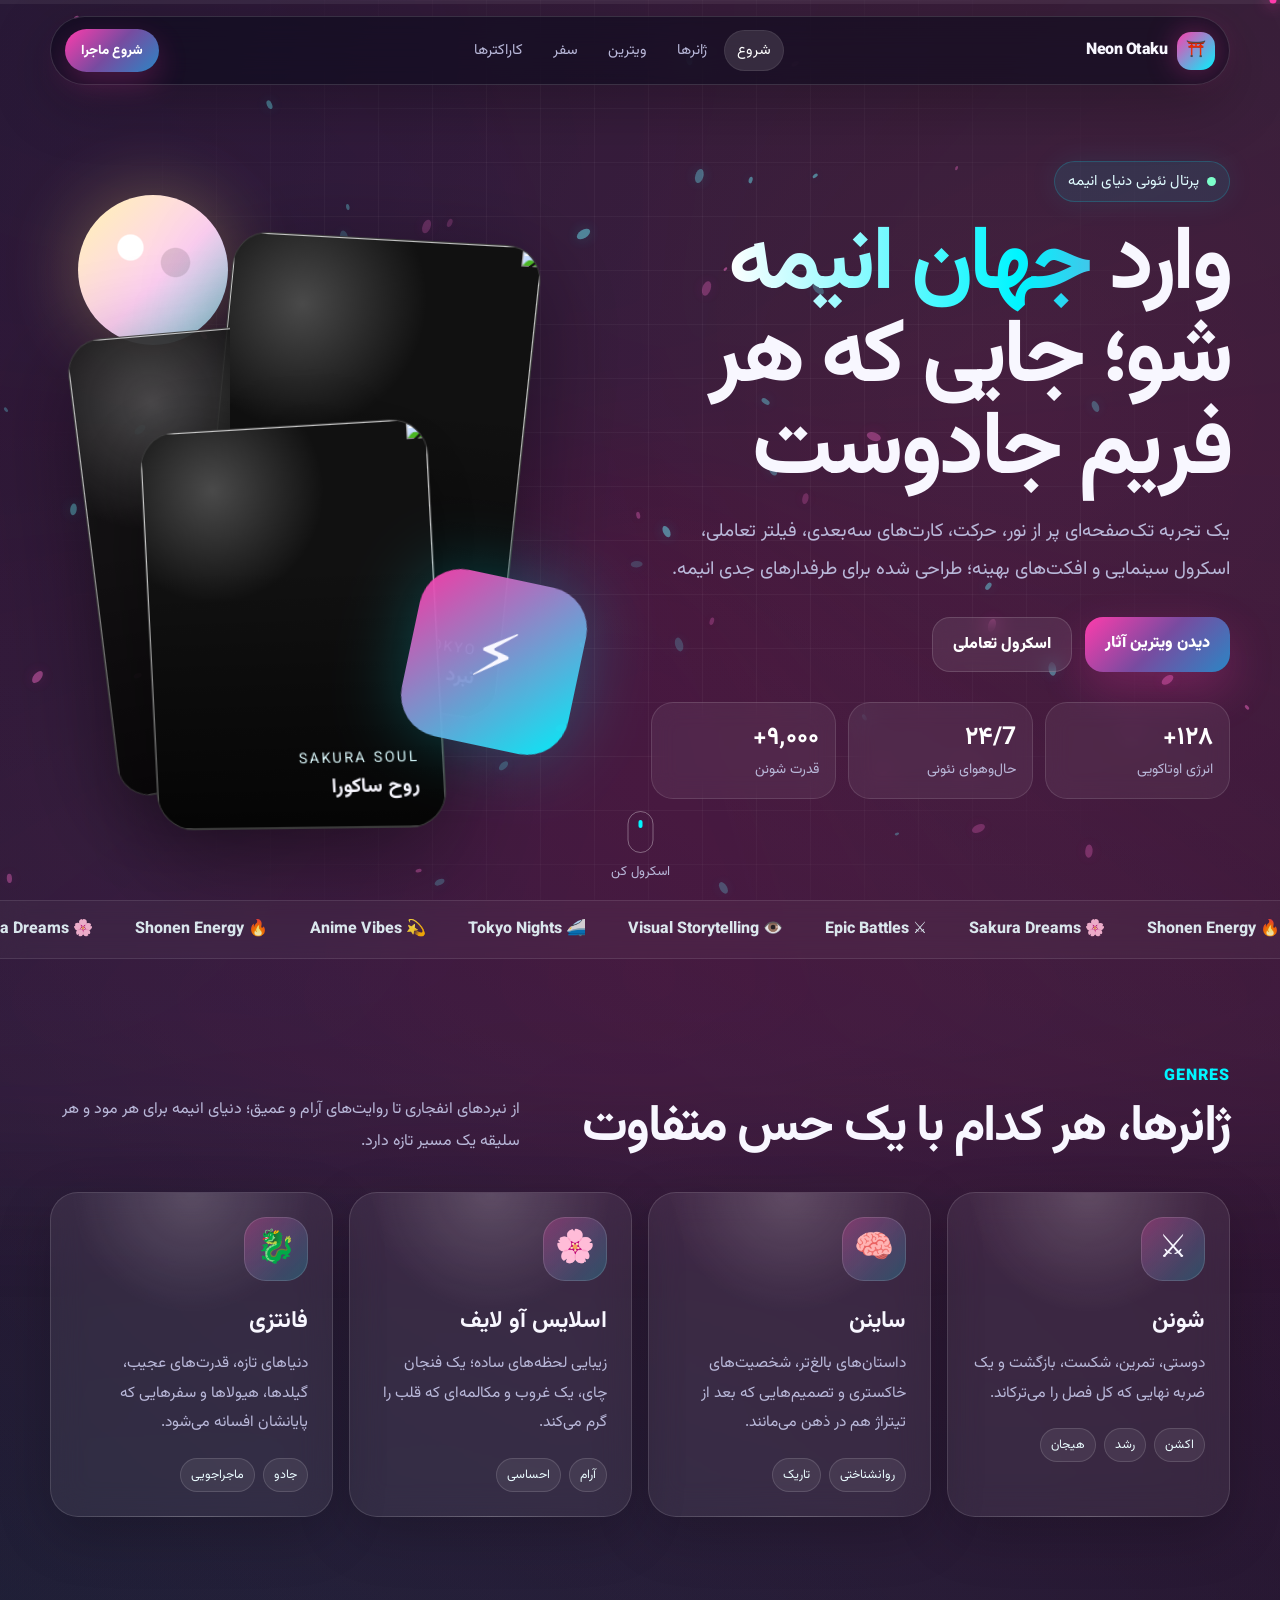
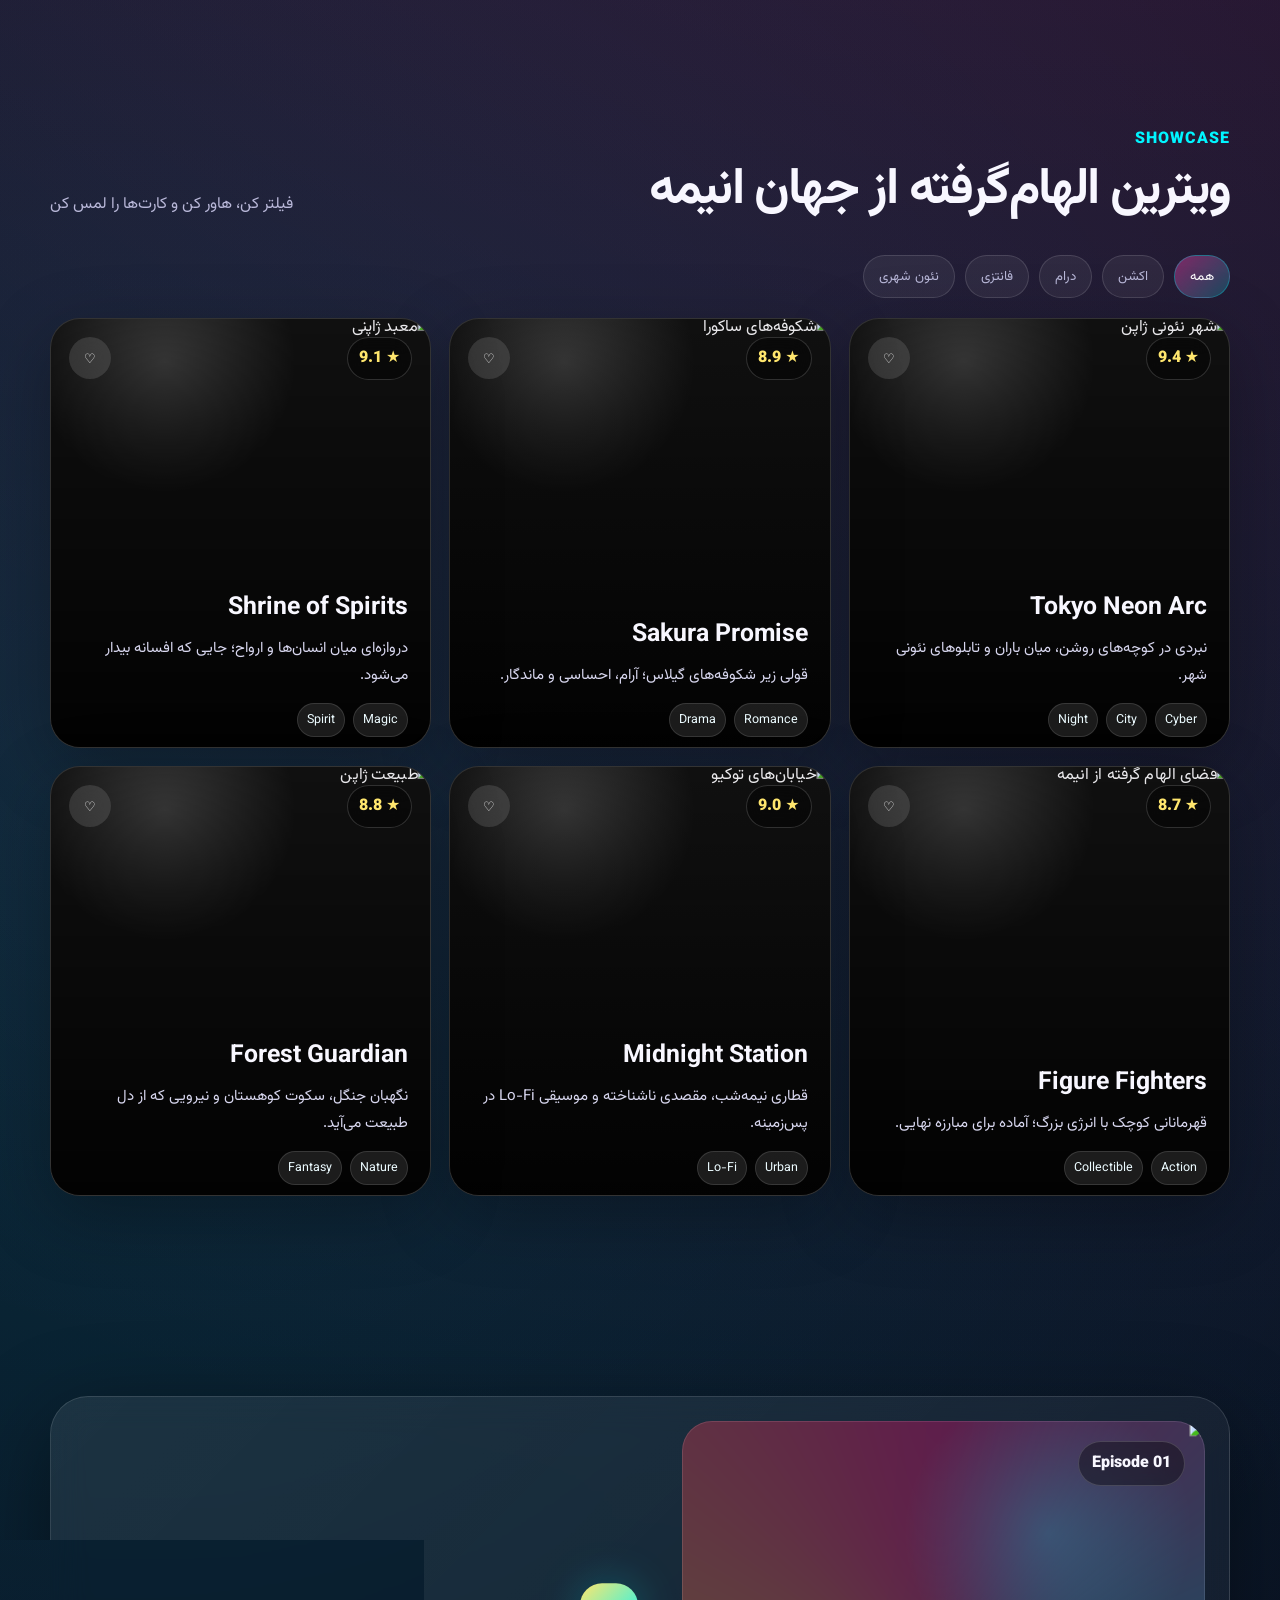
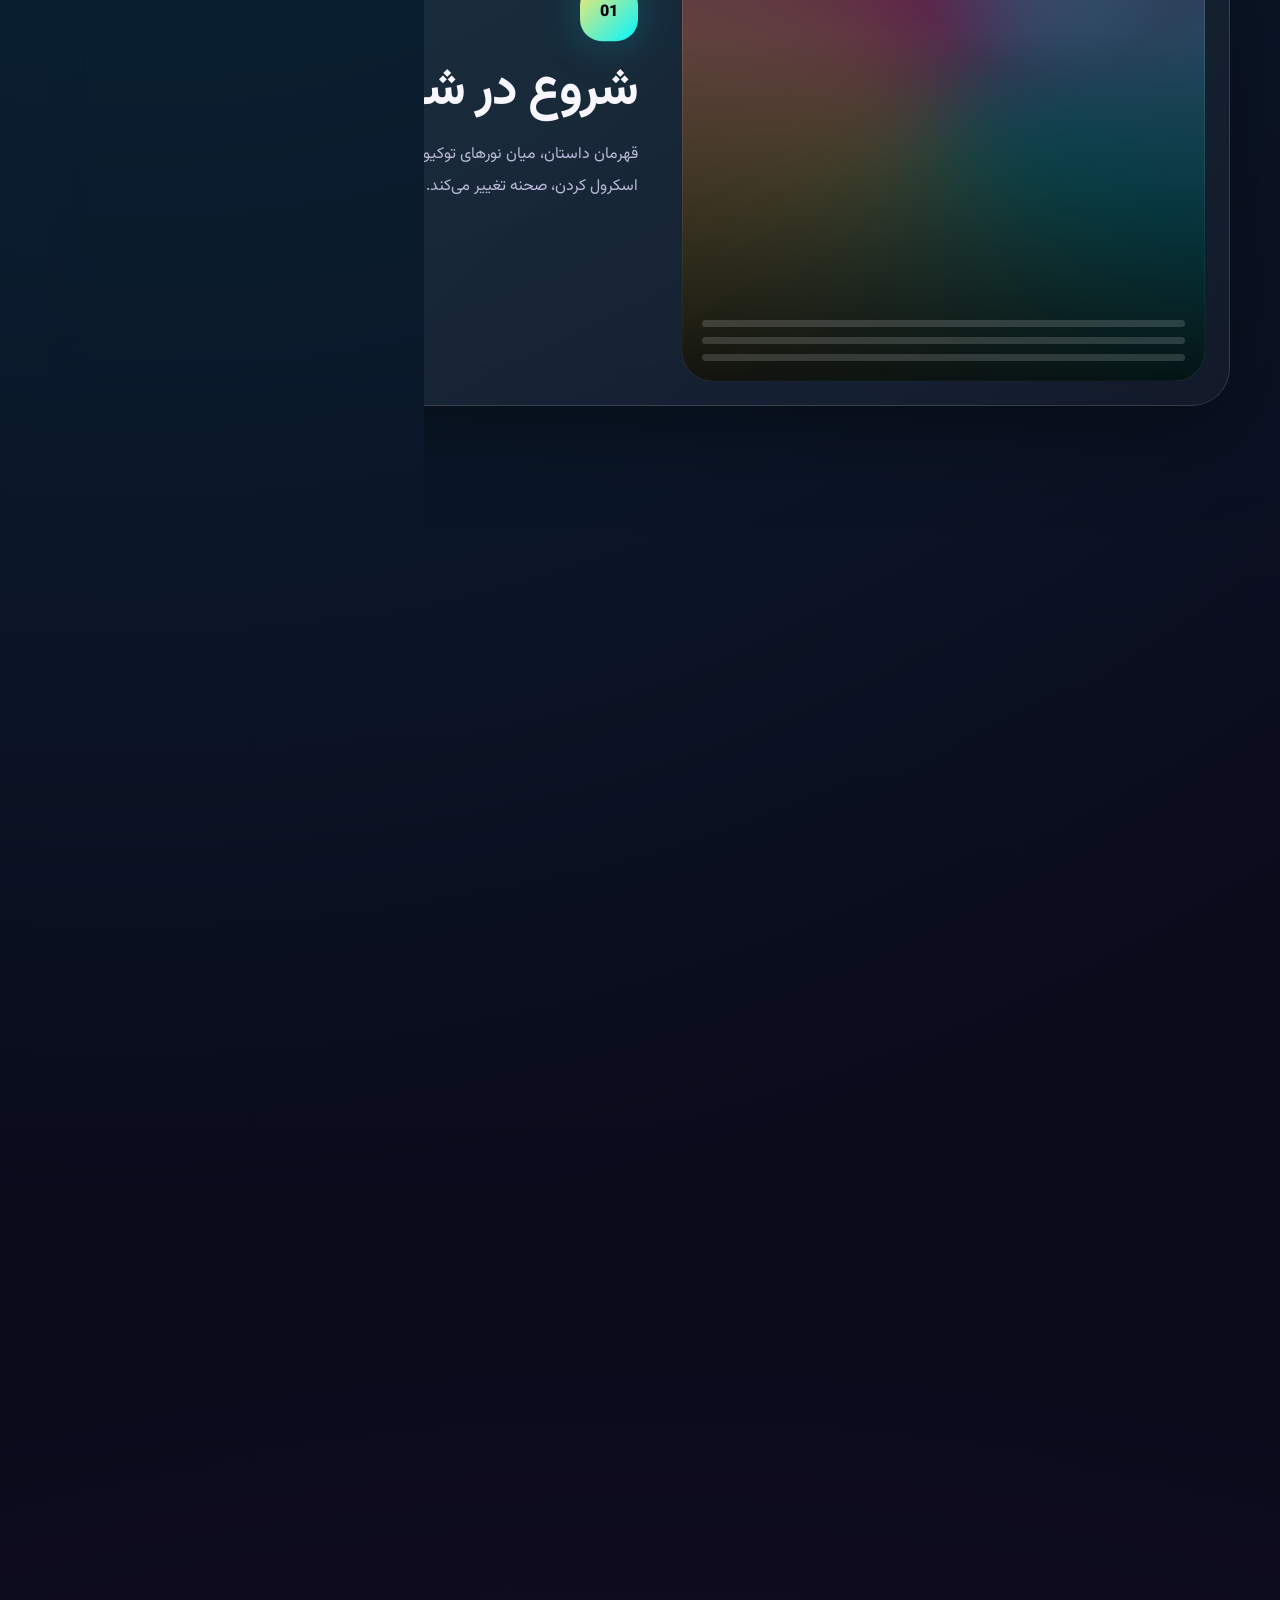
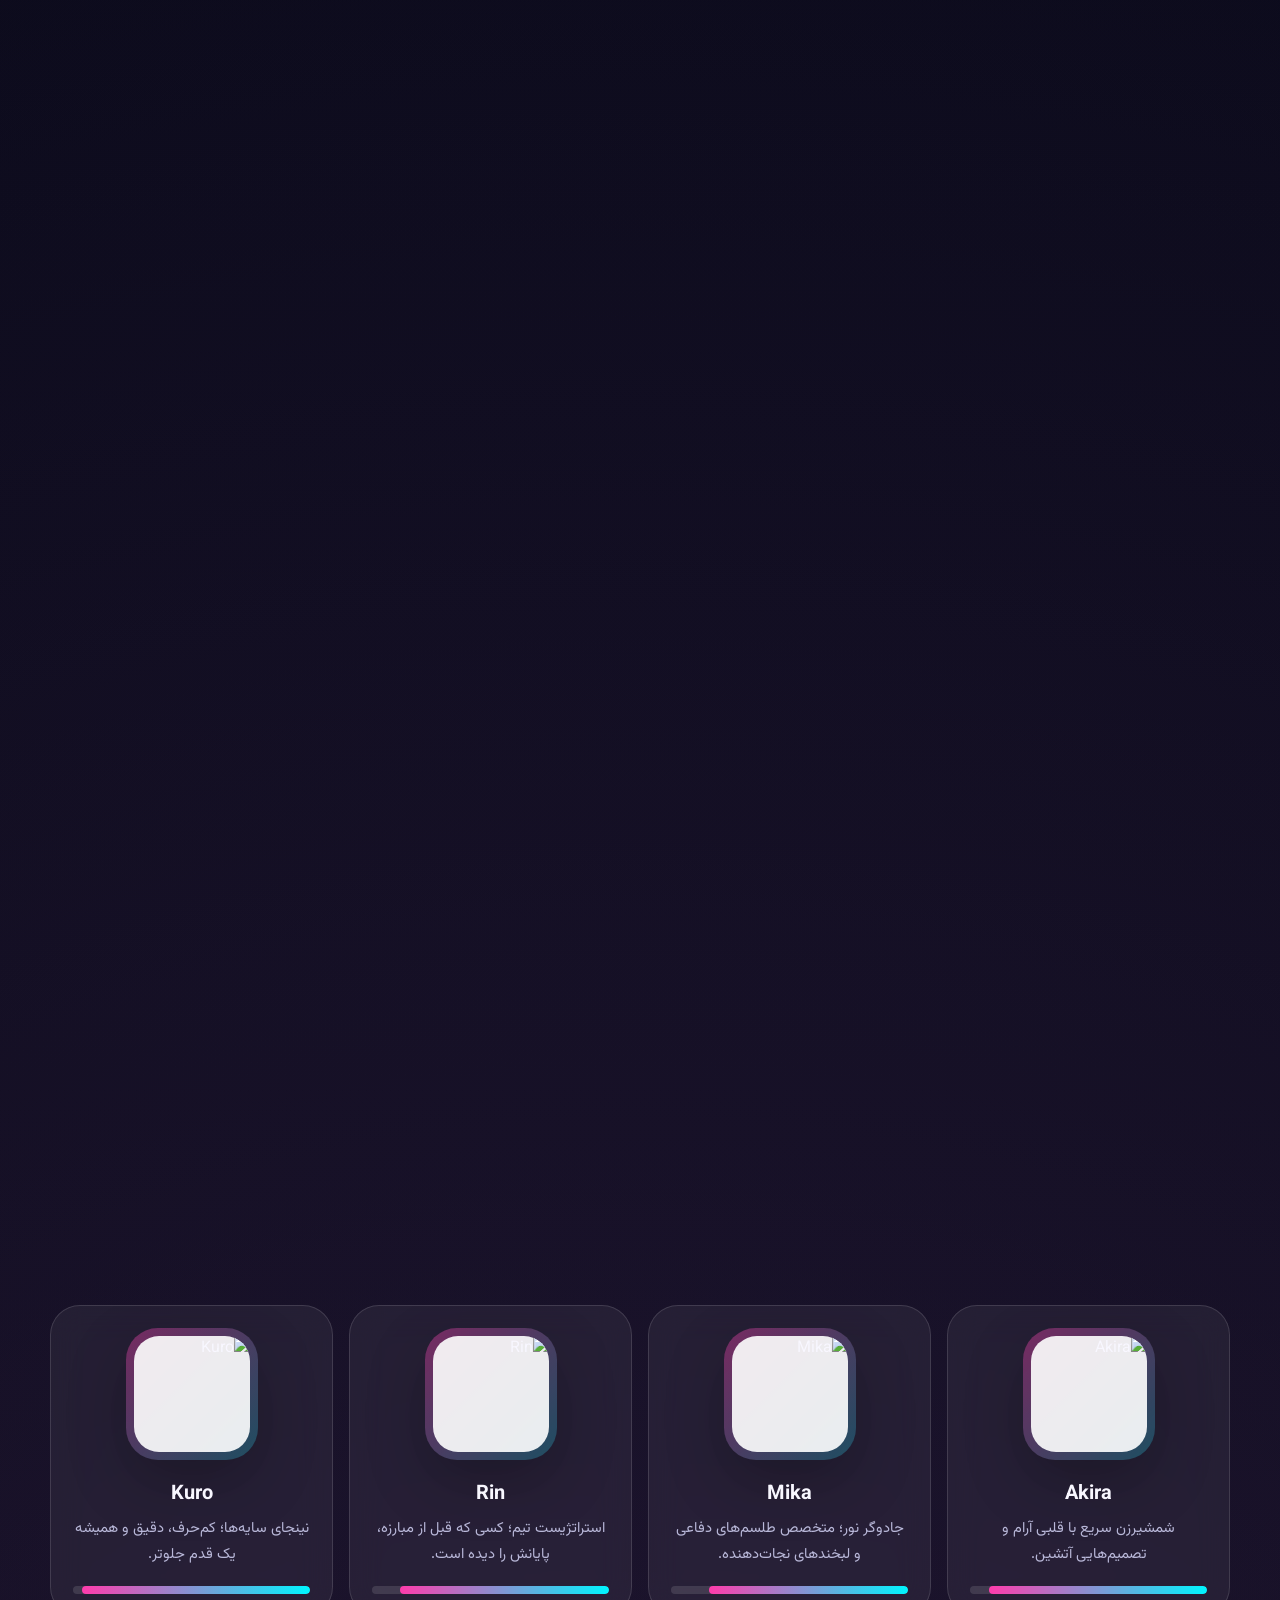
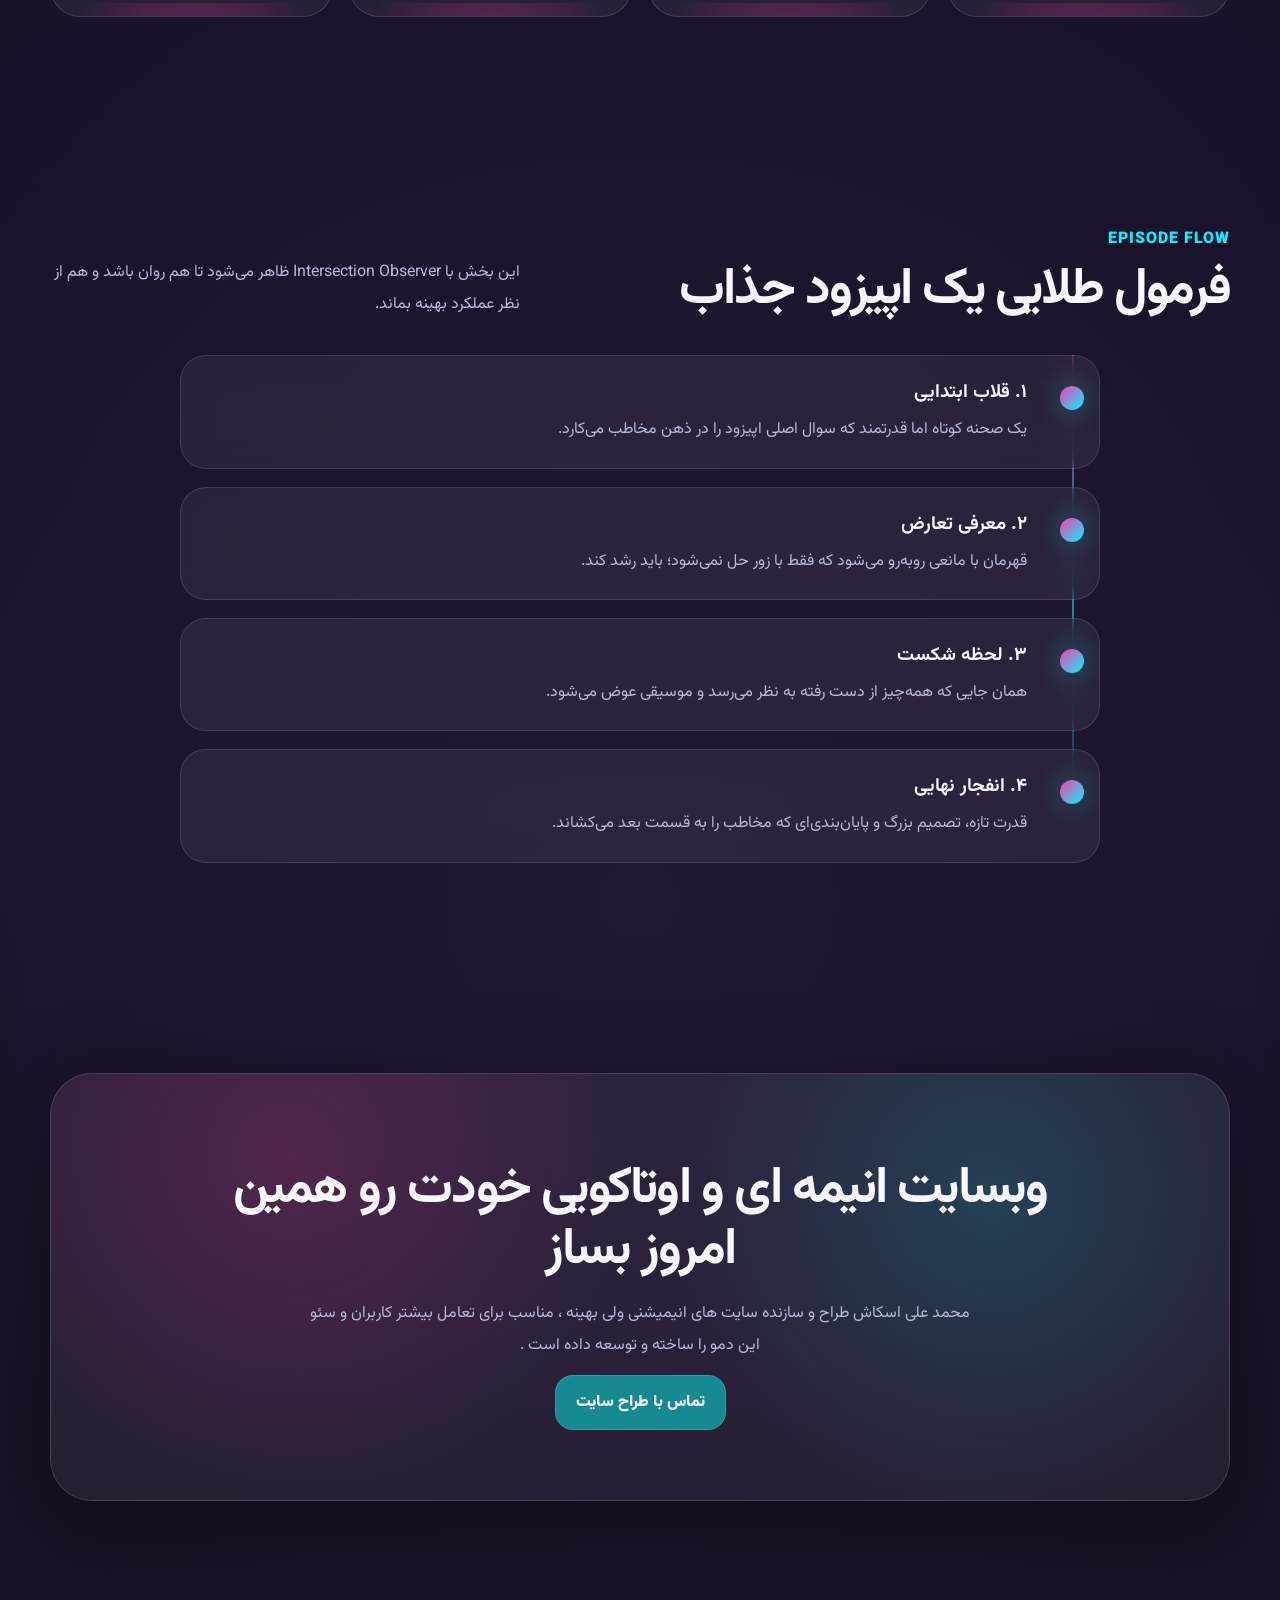
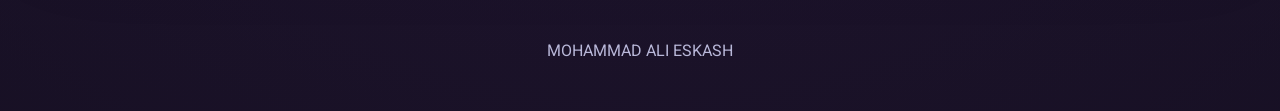
==== anime.html @ 1781e726 "نسخه نهایی رزومه" ====
<!doctype html>
<html lang="fa" dir="rtl">
<head>
  <meta charset="utf-8" />
  <meta name="viewport" content="width=device-width, initial-scale=1" />
  <meta name="theme-color" content="#090914" />
  <meta name="description" content="یک لندینگ تک‌صفحه‌ای خفن و تعاملی درباره دنیای انیمه با افکت‌های اسکرول، هاور، پارالاکس و تصاویر CDN." />
  <title>Neon Otaku | دنیای انیمه</title>

  <style>
    @import url('https://fonts.googleapis.com/css2?family=Vazirmatn:wght@300;400;600;700;800;900&display=swap');

    :root{
      --bg:#060713;
      --bg2:#0b0b1d;
      --text:#f8f7ff;
      --muted:#b9b8d9;
      --pink:#ff3cac;
      --purple:#784ba0;
      --blue:#2b86c5;
      --cyan:#00f5ff;
      --yellow:#ffe66d;
      --green:#7CFFCB;
      --glass:rgba(255,255,255,.075);
      --glass2:rgba(255,255,255,.12);
      --line:rgba(255,255,255,.16);
      --shadow:0 24px 90px rgba(0,0,0,.42);
      --radius:28px;
      --scroll:0%;
    }

    *{box-sizing:border-box}
    html{scroll-behavior:smooth}
    body{
      margin:0;
      font-family:"Vazirmatn",system-ui,-apple-system,Segoe UI,sans-serif;
      color:var(--text);
      background:
        radial-gradient(circle at 80% 5%, rgba(255,60,172,.23), transparent 35%),
        radial-gradient(circle at 10% 30%, rgba(0,245,255,.14), transparent 35%),
        radial-gradient(circle at 50% 90%, rgba(120,75,160,.25), transparent 40%),
        linear-gradient(180deg,var(--bg),var(--bg2) 45%,#05050d);
      overflow-x:hidden;
      min-height:100vh;
    }

    body::before{
      content:"";
      position:fixed;
      inset:0;
      z-index:-3;
      pointer-events:none;
      background-image:
        linear-gradient(rgba(255,255,255,.04) 1px, transparent 1px),
        linear-gradient(90deg, rgba(255,255,255,.04) 1px, transparent 1px);
      background-size:54px 54px;
      mask-image:radial-gradient(circle at center, black 0 45%, transparent 80%);
    }

    body::after{
      content:"";
      position:fixed;
      inset:-30%;
      z-index:-4;
      pointer-events:none;
      background:conic-gradient(from 180deg, rgba(255,60,172,.13), rgba(43,134,197,.12), rgba(124,255,203,.08), rgba(255,60,172,.13));
      filter:blur(80px);
      animation:aurora 18s linear infinite;
      opacity:.75;
    }

    @keyframes aurora{
      to{transform:rotate(1turn)}
    }

    ::selection{
      background:var(--pink);
      color:white;
    }

    a{color:inherit;text-decoration:none}
    img{max-width:100%;display:block}

    .container{
      width:min(1180px, calc(100% - 36px));
      margin-inline:auto;
    }

    .loader{
      position:fixed;
      inset:0;
      z-index:9999;
      display:grid;
      place-items:center;
      background:#05050d;
      transition:opacity .55s ease, visibility .55s ease;
    }

    .loader.hide{
      opacity:0;
      visibility:hidden;
    }

    .loader-core{
      width:86px;
      height:86px;
      border-radius:50%;
      position:relative;
      background:conic-gradient(var(--pink), var(--cyan), var(--yellow), var(--pink));
      animation:spin 1s linear infinite;
      box-shadow:0 0 45px rgba(255,60,172,.35);
    }

    .loader-core::after{
      content:"";
      position:absolute;
      inset:10px;
      border-radius:50%;
      background:#05050d;
      box-shadow:inset 0 0 25px rgba(255,255,255,.08);
    }

    @keyframes spin{to{transform:rotate(1turn)}}

    .progress{
      position:fixed;
      top:0;
      right:0;
      left:0;
      height:4px;
      z-index:1000;
      background:rgba(255,255,255,.06);
    }

    .progress .bar{
      height:100%;
      transform-origin:right;
      transform:scaleX(0);
      background:linear-gradient(90deg,var(--cyan),var(--pink),var(--yellow));
      box-shadow:0 0 22px rgba(0,245,255,.55);
    }

    #fxCanvas{
      position:fixed;
      inset:0;
      z-index:-1;
      pointer-events:none;
      opacity:.75;
    }

    .cursor, .cursor-dot{
      position:fixed;
      pointer-events:none;
      z-index:9998;
      opacity:0;
      transform:translate(-50%,-50%);
    }

    .has-cursor .cursor, .has-cursor .cursor-dot{opacity:1}

    .cursor{
      width:38px;
      height:38px;
      border:1px solid rgba(0,245,255,.7);
      border-radius:50%;
      transition:width .2s ease,height .2s ease,border-color .2s ease,background .2s ease;
      mix-blend-mode:screen;
    }

    .cursor-dot{
      width:7px;
      height:7px;
      border-radius:50%;
      background:var(--pink);
      box-shadow:0 0 16px var(--pink);
    }

    .cursor.hover{
      width:62px;
      height:62px;
      background:rgba(255,60,172,.09);
      border-color:rgba(255,60,172,.9);
    }

    .topbar{
      position:fixed;
      top:16px;
      right:50%;
      transform:translateX(50%);
      z-index:900;
      width:min(1180px, calc(100% - 28px));
      display:flex;
      align-items:center;
      justify-content:space-between;
      gap:16px;
      padding:12px 14px;
      border:1px solid rgba(255,255,255,.14);
      border-radius:999px;
      background:rgba(8,8,24,.56);
      backdrop-filter:blur(18px);
      box-shadow:0 18px 60px rgba(0,0,0,.25);
    }

    .brand{
      display:flex;
      align-items:center;
      gap:10px;
      font-weight:900;
      letter-spacing:-.5px;
      white-space:nowrap;
    }

    .brand-logo{
      width:38px;
      height:38px;
      display:grid;
      place-items:center;
      border-radius:14px;
      background:linear-gradient(135deg,var(--pink),var(--cyan));
      box-shadow:0 0 30px rgba(255,60,172,.35);
    }

    .nav{
      display:flex;
      align-items:center;
      gap:4px;
    }

    .nav a{
      color:var(--muted);
      font-size:.92rem;
      padding:9px 13px;
      border-radius:999px;
      transition:.25s ease;
    }

    .nav a:hover,
    .nav a.active{
      color:white;
      background:rgba(255,255,255,.11);
      box-shadow:inset 0 0 0 1px rgba(255,255,255,.08);
    }

    .nav-cta{
      border:0;
      color:white;
      cursor:pointer;
      font-family:inherit;
      font-weight:800;
      padding:11px 16px;
      border-radius:999px;
      background:linear-gradient(135deg,var(--pink),var(--purple),var(--blue));
      box-shadow:0 12px 30px rgba(255,60,172,.22);
    }

    .hero{
      min-height:100svh;
      display:grid;
      align-items:center;
      padding:130px 0 70px;
      position:relative;
      isolation:isolate;
    }

    .hero-grid{
      display:grid;
      grid-template-columns:1.02fr .98fr;
      gap:44px;
      align-items:center;
    }

    .kicker{
      display:inline-flex;
      align-items:center;
      gap:8px;
      color:#dffcff;
      font-size:.93rem;
      padding:8px 13px;
      border-radius:999px;
      background:rgba(0,245,255,.09);
      border:1px solid rgba(0,245,255,.19);
      box-shadow:0 0 30px rgba(0,245,255,.08);
    }

    .pulse{
      width:9px;
      height:9px;
      border-radius:50%;
      background:var(--green);
      box-shadow:0 0 0 0 rgba(124,255,203,.75);
      animation:pulse 1.8s infinite;
    }

    @keyframes pulse{
      70%{box-shadow:0 0 0 12px rgba(124,255,203,0)}
      100%{box-shadow:0 0 0 0 rgba(124,255,203,0)}
    }

    h1{
      margin:18px 0 16px;
      font-size:clamp(2.55rem, 7vw, 6.9rem);
      line-height:1.03;
      letter-spacing:-3.5px;
    }

    .grad-text{
      background:linear-gradient(90deg,#fff,var(--cyan),var(--pink),var(--yellow));
      -webkit-background-clip:text;
      background-clip:text;
      color:transparent;
      background-size:240%;
      animation:gradientShift 5s ease-in-out infinite alternate;
    }

    @keyframes gradientShift{
      to{background-position:100%}
    }

    .hero p{
      color:var(--muted);
      font-size:clamp(1rem, 1.6vw, 1.18rem);
      line-height:2;
      max-width:640px;
      margin:0 0 28px;
    }

    .hero-actions{
      display:flex;
      flex-wrap:wrap;
      gap:13px;
      margin-bottom:30px;
    }

    .btn{
      position:relative;
      overflow:hidden;
      border:1px solid rgba(255,255,255,.14);
      border-radius:18px;
      padding:14px 20px;
      font-family:inherit;
      font-weight:900;
      cursor:pointer;
      color:white;
      background:rgba(255,255,255,.08);
      backdrop-filter:blur(10px);
      transition:transform .25s ease, border-color .25s ease, background .25s ease;
    }

    .btn::before{
      content:"";
      position:absolute;
      inset:0;
      background:radial-gradient(circle at var(--x,50%) var(--y,50%), rgba(255,255,255,.32), transparent 32%);
      opacity:0;
      transition:opacity .25s;
    }

    .btn:hover{
      transform:translateY(-3px);
      border-color:rgba(0,245,255,.38);
      background:rgba(255,255,255,.12);
    }

    .btn:hover::before{opacity:1}

    .btn-primary{
      border:0;
      background:linear-gradient(135deg,var(--pink),var(--purple),var(--blue));
      box-shadow:0 18px 45px rgba(255,60,172,.24);
    }

    .mini-stats{
      display:grid;
      grid-template-columns:repeat(3, minmax(0, 1fr));
      gap:12px;
      max-width:620px;
    }

    .stat{
      padding:16px;
      border:1px solid rgba(255,255,255,.12);
      border-radius:22px;
      background:rgba(255,255,255,.06);
      backdrop-filter:blur(12px);
    }

    .stat strong{
      display:block;
      font-size:1.55rem;
      color:white;
    }

    .stat span{
      color:var(--muted);
      font-size:.88rem;
    }

    .hero-art{
      position:relative;
      min-height:620px;
      perspective:1200px;
    }

    .moon{
      position:absolute;
      top:4%;
      left:5%;
      width:150px;
      height:150px;
      border-radius:50%;
      background:
        radial-gradient(circle at 35% 35%, #fff 0 9%, transparent 10%),
        radial-gradient(circle at 65% 45%, rgba(0,0,0,.12) 0 11%, transparent 12%),
        linear-gradient(135deg,#fff4b0,#ffd1f4 55%,#9aefff);
      box-shadow:0 0 75px rgba(255,230,109,.3);
      animation:float 5.5s ease-in-out infinite;
    }

    .deck{
      position:absolute;
      inset:70px 20px 20px;
      transform-style:preserve-3d;
      animation:deckFloat 6.5s ease-in-out infinite;
    }

    .poster{
      position:absolute;
      width:58%;
      height:440px;
      border-radius:34px;
      overflow:hidden;
      border:1px solid rgba(255,255,255,.18);
      box-shadow:var(--shadow);
      background:#111;
      transform-style:preserve-3d;
      transition:transform .35s ease, filter .35s ease;
    }

    .poster img{
      width:100%;
      height:100%;
      object-fit:cover;
      filter:saturate(1.2) contrast(1.05);
    }

    .poster::after{
      content:"";
      position:absolute;
      inset:0;
      background:
        linear-gradient(180deg, transparent 35%, rgba(0,0,0,.72)),
        radial-gradient(circle at 25% 15%, rgba(255,255,255,.24), transparent 28%);
    }

    .poster b{
      position:absolute;
      right:22px;
      bottom:22px;
      z-index:2;
      font-size:1.15rem;
    }

    .poster small{
      position:absolute;
      right:22px;
      bottom:52px;
      z-index:2;
      color:#dffcff;
      letter-spacing:2px;
      text-transform:uppercase;
    }

    .poster.p1{
      right:12%;
      top:10px;
      transform:rotateY(-15deg) rotateZ(6deg) translateZ(60px);
    }
    .poster.p2{
      left:4%;
      top:90px;
      transform:rotateY(18deg) rotateZ(-7deg) translateZ(20px);
      opacity:.94;
    }
    .poster.p3{
      right:28%;
      top:190px;
      transform:rotateY(-8deg) rotateZ(-3deg) translateZ(100px);
      width:52%;
      height:370px;
    }

    .poster:hover{
      filter:brightness(1.1);
      transform:translateY(-12px) rotateZ(0) translateZ(120px) !important;
    }

    .energy{
      position:absolute;
      inset:auto 5% 7% auto;
      width:170px;
      height:170px;
      border-radius:42px;
      background:linear-gradient(135deg, rgba(255,60,172,.95), rgba(0,245,255,.95));
      box-shadow:0 0 70px rgba(0,245,255,.25);
      display:grid;
      place-items:center;
      font-size:4.2rem;
      transform:rotate(12deg);
      animation:float 4s ease-in-out infinite reverse;
    }

    @keyframes float{
      50%{transform:translateY(-18px) rotate(8deg)}
    }

    @keyframes deckFloat{
      50%{transform:translateY(-16px) rotateX(2deg) rotateY(-2deg)}
    }

    .scroll-cue{
      position:absolute;
      bottom:18px;
      right:50%;
      transform:translateX(50%);
      display:grid;
      justify-items:center;
      gap:8px;
      color:var(--muted);
      font-size:.83rem;
    }

    .mouse{
      width:26px;
      height:42px;
      border:1px solid rgba(255,255,255,.34);
      border-radius:999px;
      position:relative;
    }

    .mouse::before{
      content:"";
      position:absolute;
      top:8px;
      right:50%;
      width:4px;
      height:8px;
      border-radius:999px;
      background:var(--cyan);
      transform:translateX(50%);
      animation:wheel 1.25s infinite;
    }

    @keyframes wheel{
      to{opacity:0; transform:translate(50%, 14px)}
    }

    .marquee{
      overflow:hidden;
      border-block:1px solid rgba(255,255,255,.1);
      background:rgba(255,255,255,.035);
      backdrop-filter:blur(12px);
    }

    .marquee-track{
      display:flex;
      gap:42px;
      width:max-content;
      padding:16px 0;
      animation:marquee 23s linear infinite;
      color:#eafcff;
      font-weight:800;
    }

    .marquee span{
      display:inline-flex;
      align-items:center;
      gap:10px;
      white-space:nowrap;
      opacity:.9;
    }

    @keyframes marquee{
      to{transform:translateX(50%)}
    }

    .section{
      padding:105px 0;
      position:relative;
    }

    .section-head{
      display:flex;
      align-items:end;
      justify-content:space-between;
      gap:24px;
      margin-bottom:34px;
    }

    .eyebrow{
      color:var(--cyan);
      font-weight:900;
      letter-spacing:1px;
      margin-bottom:8px;
      display:block;
    }

    h2{
      margin:0;
      font-size:clamp(2rem, 4vw, 4rem);
      line-height:1.2;
      letter-spacing:-1.8px;
    }

    .section-head p{
      color:var(--muted);
      line-height:2;
      max-width:470px;
      margin:0;
    }

    .genre-grid{
      display:grid;
      grid-template-columns:repeat(4, minmax(0,1fr));
      gap:16px;
    }

    .glass-card{
      position:relative;
      overflow:hidden;
      min-height:260px;
      padding:24px;
      border:1px solid rgba(255,255,255,.13);
      border-radius:var(--radius);
      background:
        radial-gradient(circle at var(--mx,50%) var(--my,0%), rgba(255,255,255,.16), transparent 34%),
        rgba(255,255,255,.065);
      backdrop-filter:blur(16px);
      box-shadow:0 18px 55px rgba(0,0,0,.2);
      transform-style:preserve-3d;
      transition:border-color .3s ease, background .3s ease, box-shadow .3s ease;
    }

    .glass-card::before{
      content:"";
      position:absolute;
      inset:-2px;
      background:linear-gradient(135deg, transparent, rgba(0,245,255,.42), rgba(255,60,172,.38), transparent);
      opacity:0;
      transition:opacity .3s;
      z-index:-1;
    }

    .glass-card:hover{
      border-color:rgba(0,245,255,.35);
      box-shadow:0 28px 90px rgba(0,245,255,.08);
    }

    .glass-card:hover::before{opacity:.55}

    .genre-icon{
      width:64px;
      height:64px;
      display:grid;
      place-items:center;
      font-size:2rem;
      border-radius:22px;
      background:linear-gradient(135deg, rgba(255,60,172,.28), rgba(0,245,255,.20));
      margin-bottom:22px;
      box-shadow:inset 0 0 0 1px rgba(255,255,255,.13);
    }

    .glass-card h3{
      margin:0 0 10px;
      font-size:1.45rem;
    }

    .glass-card p{
      margin:0;
      color:var(--muted);
      line-height:1.9;
      font-size:.97rem;
    }

    .tag-row{
      display:flex;
      flex-wrap:wrap;
      gap:8px;
      margin-top:20px;
    }

    .tag{
      color:#eafcff;
      font-size:.78rem;
      border:1px solid rgba(255,255,255,.13);
      background:rgba(255,255,255,.07);
      padding:6px 10px;
      border-radius:999px;
    }

    .filters{
      display:flex;
      flex-wrap:wrap;
      gap:10px;
      margin-bottom:20px;
    }

    .filter-btn{
      color:var(--muted);
      background:rgba(255,255,255,.06);
      border:1px solid rgba(255,255,255,.13);
      border-radius:999px;
      padding:10px 15px;
      font-family:inherit;
      cursor:pointer;
      transition:.25s;
    }

    .filter-btn:hover,
    .filter-btn.active{
      color:white;
      background:linear-gradient(135deg, rgba(255,60,172,.42), rgba(0,245,255,.22));
      border-color:rgba(0,245,255,.28);
    }

    .showcase-grid{
      display:grid;
      grid-template-columns:repeat(3, minmax(0,1fr));
      gap:18px;
    }

    .anime-card{
      position:relative;
      height:430px;
      border-radius:30px;
      overflow:hidden;
      border:1px solid rgba(255,255,255,.14);
      background:#111;
      box-shadow:0 20px 70px rgba(0,0,0,.28);
      isolation:isolate;
      transform:translateZ(0);
    }

    .anime-card.filtered-out{display:none}

    .anime-card img{
      width:100%;
      height:100%;
      object-fit:cover;
      transform:scale(1.02);
      filter:saturate(1.12) contrast(1.04);
      transition:transform .7s cubic-bezier(.2,.8,.2,1), filter .7s ease;
    }

    .anime-card:hover img{
      transform:scale(1.13) rotate(.7deg);
      filter:saturate(1.35) contrast(1.12);
    }

    .anime-card::before{
      content:"";
      position:absolute;
      inset:0;
      z-index:1;
      background:
        linear-gradient(180deg, rgba(0,0,0,.06), rgba(0,0,0,.88)),
        radial-gradient(circle at 30% 10%, rgba(255,255,255,.18), transparent 28%);
      pointer-events:none;
    }

    .card-content{
      position:absolute;
      inset:auto 0 0 0;
      z-index:2;
      padding:22px;
      transform:translateY(12px);
      transition:transform .35s ease;
    }

    .anime-card:hover .card-content{transform:translateY(0)}

    .rate{
      position:absolute;
      top:18px;
      right:18px;
      z-index:3;
      padding:8px 11px;
      border-radius:999px;
      background:rgba(0,0,0,.36);
      border:1px solid rgba(255,255,255,.16);
      backdrop-filter:blur(10px);
      font-weight:900;
      color:var(--yellow);
    }

    .like{
      position:absolute;
      top:18px;
      left:18px;
      z-index:3;
      width:42px;
      height:42px;
      border:0;
      cursor:pointer;
      display:grid;
      place-items:center;
      border-radius:50%;
      color:white;
      background:rgba(255,255,255,.12);
      backdrop-filter:blur(12px);
      transition:.25s;
    }

    .like:hover,
    .like.active{
      background:rgba(255,60,172,.78);
      transform:scale(1.08);
    }

    .card-content h3{
      margin:0 0 8px;
      font-size:1.55rem;
    }

    .card-content p{
      margin:0;
      color:#d8d7ef;
      line-height:1.8;
      font-size:.94rem;
    }

    .meta{
      display:flex;
      flex-wrap:wrap;
      gap:8px;
      margin-top:14px;
    }

    .meta span{
      padding:6px 9px;
      border-radius:999px;
      color:#ecfbff;
      font-size:.78rem;
      background:rgba(255,255,255,.10);
      border:1px solid rgba(255,255,255,.12);
    }

    .scroll-movie{
      height:330vh;
      padding:0;
    }

    .scene-sticky{
      position:sticky;
      top:86px;
      min-height:calc(100svh - 100px);
      display:grid;
      align-items:center;
      padding:40px 0;
    }

    .scene-panel{
      display:grid;
      grid-template-columns:.95fr 1.05fr;
      gap:28px;
      align-items:center;
      border:1px solid rgba(255,255,255,.13);
      border-radius:38px;
      padding:24px;
      background:linear-gradient(135deg, rgba(255,255,255,.08), rgba(255,255,255,.035));
      backdrop-filter:blur(18px);
      box-shadow:var(--shadow);
      overflow:hidden;
    }

    .scene-visual{
      position:relative;
      min-height:560px;
      border-radius:30px;
      overflow:hidden;
      background:#0b0b18;
      box-shadow:inset 0 0 0 1px rgba(255,255,255,.13);
    }

    .scene-visual::before{
      content:"";
      position:absolute;
      inset:-40%;
      background:conic-gradient(from calc(var(--scene-progress,0) * 360deg), var(--pink), var(--cyan), var(--yellow), var(--pink));
      filter:blur(45px);
      opacity:.35;
      animation:spin 12s linear infinite;
    }

    .scene-img{
      position:absolute;
      inset:0;
      width:100%;
      height:100%;
      object-fit:cover;
      opacity:0;
      transform:scale(1.08);
      transition:opacity .55s ease, transform 1.2s cubic-bezier(.2,.8,.2,1);
      filter:saturate(1.25) contrast(1.08);
    }

    .scene-img.active{
      opacity:1;
      transform:scale(1.01);
    }

    .scene-overlay{
      position:absolute;
      inset:0;
      background:
        linear-gradient(180deg, transparent 38%, rgba(0,0,0,.78)),
        radial-gradient(circle at 70% 20%, rgba(0,245,255,.19), transparent 25%);
    }

    .chapter-badge{
      position:absolute;
      right:20px;
      top:20px;
      z-index:2;
      padding:9px 13px;
      border-radius:999px;
      background:rgba(0,0,0,.38);
      border:1px solid rgba(255,255,255,.16);
      backdrop-filter:blur(10px);
      font-weight:900;
    }

    .scene-bars{
      position:absolute;
      right:20px;
      left:20px;
      bottom:20px;
      z-index:3;
      display:grid;
      gap:10px;
    }

    .scene-bar{
      height:7px;
      border-radius:999px;
      background:rgba(255,255,255,.15);
      overflow:hidden;
    }

    .scene-bar span{
      display:block;
      height:100%;
      width:0;
      border-radius:inherit;
      background:linear-gradient(90deg,var(--cyan),var(--pink));
      box-shadow:0 0 20px rgba(0,245,255,.4);
      transition:width .25s ease;
    }

    .scene-copy{
      position:relative;
      min-height:440px;
      padding:16px;
    }

    .scene-step{
      position:absolute;
      inset:50% 16px auto;
      transform:translateY(-38%) translateX(-18px);
      opacity:0;
      pointer-events:none;
      transition:opacity .45s ease, transform .45s ease;
    }

    .scene-step.active{
      opacity:1;
      transform:translateY(-50%) translateX(0);
      pointer-events:auto;
    }

    .scene-step .num{
      display:inline-grid;
      place-items:center;
      width:58px;
      height:58px;
      border-radius:22px;
      font-weight:900;
      color:#05050d;
      background:linear-gradient(135deg,var(--yellow),var(--cyan));
      box-shadow:0 0 45px rgba(0,245,255,.23);
      margin-bottom:20px;
    }

    .scene-step h2{
      margin-bottom:16px;
    }

    .scene-step p{
      color:var(--muted);
      line-height:2;
      max-width:540px;
    }

    .characters{
      display:grid;
      grid-template-columns:repeat(4, minmax(0,1fr));
      gap:16px;
    }

    .char-card{
      position:relative;
      overflow:hidden;
      padding:22px;
      border-radius:30px;
      border:1px solid rgba(255,255,255,.13);
      background:rgba(255,255,255,.06);
      backdrop-filter:blur(16px);
      transition:transform .3s ease, border-color .3s ease, background .3s ease;
    }

    .char-card::before{
      content:"";
      position:absolute;
      inset:auto -20% -38% -20%;
      height:130px;
      background:radial-gradient(circle, rgba(255,60,172,.35), transparent 62%);
      transition:.3s;
    }

    .char-card:hover{
      transform:translateY(-10px);
      border-color:rgba(255,60,172,.35);
      background:rgba(255,255,255,.09);
    }

    .char-card:hover::before{transform:scale(1.25)}

    .avatar{
      width:132px;
      height:132px;
      border-radius:32px;
      margin-inline:auto;
      padding:8px;
      background:linear-gradient(135deg, rgba(255,60,172,.38), rgba(0,245,255,.22));
      box-shadow:0 22px 60px rgba(0,0,0,.24);
    }

    .avatar img{
      width:100%;
      height:100%;
      border-radius:25px;
      background:rgba(255,255,255,.9);
    }

    .char-card h3{
      text-align:center;
      margin:18px 0 6px;
      font-size:1.25rem;
    }

    .char-card p{
      text-align:center;
      color:var(--muted);
      line-height:1.8;
      margin:0;
      font-size:.92rem;
    }

    .power{
      margin-top:17px;
      height:8px;
      border-radius:999px;
      background:rgba(255,255,255,.12);
      overflow:hidden;
    }

    .power span{
      display:block;
      height:100%;
      width:var(--w);
      border-radius:inherit;
      background:linear-gradient(90deg,var(--pink),var(--cyan));
    }

    .timeline{
      position:relative;
      display:grid;
      gap:18px;
      max-width:920px;
      margin-inline:auto;
    }

    .timeline::before{
      content:"";
      position:absolute;
      top:0;
      bottom:0;
      right:26px;
      width:2px;
      background:linear-gradient(var(--pink),var(--cyan),transparent);
      opacity:.55;
    }

    .time-item{
      position:relative;
      padding:22px 72px 22px 22px;
      border:1px solid rgba(255,255,255,.13);
      border-radius:26px;
      background:rgba(255,255,255,.06);
      backdrop-filter:blur(14px);
    }

    .time-item::before{
      content:"";
      position:absolute;
      right:15px;
      top:30px;
      width:24px;
      height:24px;
      border-radius:50%;
      background:linear-gradient(135deg,var(--pink),var(--cyan));
      box-shadow:0 0 28px rgba(0,245,255,.35);
    }

    .time-item h3{
      margin:0 0 8px;
    }

    .time-item p{
      margin:0;
      color:var(--muted);
      line-height:1.9;
    }

    .cta{
      text-align:center;
      padding:85px 22px;
      border-radius:42px;
      border:1px solid rgba(255,255,255,.14);
      background:
        radial-gradient(circle at 20% 20%, rgba(255,60,172,.18), transparent 34%),
        radial-gradient(circle at 80% 30%, rgba(0,245,255,.15), transparent 32%),
        rgba(255,255,255,.055);
      box-shadow:var(--shadow);
      overflow:hidden;
      position:relative;
    }

    .cta h2{
      max-width:850px;
      margin-inline:auto;
      margin-bottom:16px;
    }

    .cta p{
      color:var(--muted);
      line-height:2;
      max-width:680px;
      margin:0 auto 28px;
    }

    .footer{
      padding:34px 0 46px;
      color:var(--muted);
      text-align:center;
    }

    .backtop{
      position:fixed;
      left:18px;
      bottom:18px;
      z-index:700;
      width:48px;
      height:48px;
      border:1px solid rgba(255,255,255,.16);
      border-radius:18px;
      background:rgba(255,255,255,.09);
      color:white;
      backdrop-filter:blur(14px);
      cursor:pointer;
      opacity:0;
      transform:translateY(14px);
      transition:.25s;
    }

    .backtop.show{
      opacity:1;
      transform:translateY(0);
    }

    .reveal{
      opacity:0;
      transform:translateY(28px);
      transition:opacity .7s ease, transform .7s cubic-bezier(.2,.8,.2,1);
    }

    .reveal.in-view{
      opacity:1;
      transform:translateY(0);
    }

    .delay-1{transition-delay:.08s}
    .delay-2{transition-delay:.16s}
    .delay-3{transition-delay:.24s}

    @media (max-width: 980px){
      .nav{display:none}
      .hero-grid{grid-template-columns:1fr}
      .hero-art{min-height:540px}
      .genre-grid,.characters{grid-template-columns:repeat(2, minmax(0,1fr))}
      .showcase-grid{grid-template-columns:repeat(2, minmax(0,1fr))}
      .scene-panel{grid-template-columns:1fr}
      .scene-copy{min-height:340px}
    }

    @media (max-width: 720px){
      .topbar{top:10px;border-radius:24px}
      .brand span:last-child{display:none}
      .hero{padding-top:112px}
      h1{letter-spacing:-2px}
      .mini-stats{grid-template-columns:1fr}
      .hero-art{min-height:430px}
      .moon{width:105px;height:105px}
      .poster{height:320px;border-radius:24px}
      .poster.p3{height:280px}
      .energy{width:110px;height:110px;font-size:3rem}
      .section{padding:76px 0}
      .section-head{display:block}
      .section-head p{margin-top:14px}
      .genre-grid,.characters,.showcase-grid{grid-template-columns:1fr}
      .anime-card{height:390px}
      .scroll-movie{height:auto;padding:76px 0}
      .scene-sticky{position:relative;top:0;padding:0}
      .scene-panel{padding:14px;border-radius:28px}
      .scene-visual{min-height:430px}
      .scene-copy{padding:4px;min-height:auto}
      .scene-step{
        position:relative;
        inset:auto;
        opacity:1;
        transform:none;
        padding:22px 6px;
        pointer-events:auto;
      }
      .scene-step.active{transform:none}
      .scene-step:not(.active){display:none}
      .timeline::before{right:20px}
      .time-item{padding-right:62px}
    }

    @media (prefers-reduced-motion: reduce){
      *,*::before,*::after{
        animation-duration:.001ms !important;
        animation-iteration-count:1 !important;
        scroll-behavior:auto !important;
        transition-duration:.001ms !important;
      }
      #fxCanvas{display:none}
      .cursor,.cursor-dot{display:none}
    }
  </style>
</head>

<body>
  <div class="loader" id="loader" aria-hidden="true">
    <div class="loader-core"></div>
  </div>

  <div class="progress" aria-hidden="true"><div class="bar" id="progressBar"></div></div>
  <canvas id="fxCanvas" aria-hidden="true"></canvas>
  <div class="cursor" id="cursor"></div>
  <div class="cursor-dot" id="cursorDot"></div>

  <header class="topbar">
    <a href="#home" class="brand" aria-label="Neon Otaku">
      <span class="brand-logo">⛩️</span>
      <span>Neon Otaku</span>
    </a>

    <nav class="nav" aria-label="منوی اصلی">
      <a href="#home" class="active">شروع</a>
      <a href="#genres">ژانرها</a>
      <a href="#showcase">ویترین</a>
      <a href="#journey">سفر</a>
      <a href="#characters">کاراکترها</a>
    </nav>

    <button class="nav-cta magnetic" type="button" onclick="document.querySelector('#showcase').scrollIntoView({behavior:'smooth'})">
      شروع ماجرا
    </button>
  </header>

  <main>
    <section class="hero" id="home">
      <div class="container hero-grid">
        <div class="hero-copy">
          <span class="kicker reveal"><i class="pulse"></i> پرتال نئونی دنیای انیمه</span>
          <h1 class="reveal delay-1">
            وارد <span class="grad-text">جهان انیمه</span><br>
            شو؛ جایی که هر فریم جادوست
          </h1>
          <p class="reveal delay-2">
            یک تجربه تک‌صفحه‌ای پر از نور، حرکت، کارت‌های سه‌بعدی، فیلتر تعاملی، اسکرول سینمایی و افکت‌های بهینه؛ طراحی شده برای طرفدارهای جدی انیمه.
          </p>

          <div class="hero-actions reveal delay-3">
            <a class="btn btn-primary magnetic" href="#showcase">دیدن ویترین آثار</a>
            <a class="btn magnetic" href="#journey">اسکرول تعاملی</a>
          </div>

          <div class="mini-stats reveal delay-3">
            <div class="stat">
              <strong data-count="128" data-suffix="+">0</strong>
              <span>انرژی اوتاکویی</span>
            </div>
            <div class="stat">
              <strong data-count="24" data-suffix="/7">0</strong>
              <span>حال‌وهوای نئونی</span>
            </div>
            <div class="stat">
              <strong data-count="9000" data-suffix="+">0</strong>
              <span>قدرت شونن</span>
            </div>
          </div>
        </div>

        <div class="hero-art reveal delay-2" aria-hidden="true">
          <div class="moon"></div>

          <div class="deck" id="deck">
            <article class="poster p1">
              <img fetchpriority="high" src="https://images.unsplash.com/photo-1503899036084-c55cdd92da26?auto=format&fit=crop&w=720&q=78" alt="">
              <small>Cyber Tokyo</small>
              <b>نبرد زیر نور نئون</b>
            </article>

            <article class="poster p2">
              <img src="https://images.unsplash.com/photo-1542051841857-5f90071e7989?auto=format&fit=crop&w=720&q=78" alt="" loading="lazy" decoding="async">
              <small>Night Arc</small>
              <b>شهر بیدار</b>
            </article>

            <article class="poster p3">
              <img src="https://images.unsplash.com/photo-1493976040374-85c8e12f0c0e?auto=format&fit=crop&w=720&q=78" alt="" loading="lazy" decoding="async">
              <small>Sakura Soul</small>
              <b>روح ساکورا</b>
            </article>
          </div>

          <div class="energy">⚡</div>
        </div>
      </div>

      <div class="scroll-cue">
        <div class="mouse"></div>
        <span>اسکرول کن</span>
      </div>
    </section>

    <div class="marquee" aria-hidden="true">
      <div class="marquee-track">
        <span>🔥 Shonen Energy</span>
        <span>🌸 Sakura Dreams</span>
        <span>⚔️ Epic Battles</span>
        <span>👁️ Visual Storytelling</span>
        <span>🚄 Tokyo Nights</span>
        <span>💫 Anime Vibes</span>
        <span>🔥 Shonen Energy</span>
        <span>🌸 Sakura Dreams</span>
        <span>⚔️ Epic Battles</span>
        <span>👁️ Visual Storytelling</span>
        <span>🚄 Tokyo Nights</span>
        <span>💫 Anime Vibes</span>
      </div>
    </div>

    <section class="section" id="genres">
      <div class="container">
        <div class="section-head reveal">
          <div>
            <span class="eyebrow">GENRES</span>
            <h2>ژانرها، هر کدام با یک حس متفاوت</h2>
          </div>
          <p>
            از نبردهای انفجاری تا روایت‌های آرام و عمیق؛ دنیای انیمه برای هر مود و هر سلیقه یک مسیر تازه دارد.
          </p>
        </div>

        <div class="genre-grid">
          <article class="glass-card tilt reveal">
            <div class="genre-icon">⚔️</div>
            <h3>شونن</h3>
            <p>دوستی، تمرین، شکست، بازگشت و یک ضربه نهایی که کل فصل را می‌ترکاند.</p>
            <div class="tag-row"><span class="tag">اکشن</span><span class="tag">رشد</span><span class="tag">هیجان</span></div>
          </article>

          <article class="glass-card tilt reveal delay-1">
            <div class="genre-icon">🧠</div>
            <h3>ساینن</h3>
            <p>داستان‌های بالغ‌تر، شخصیت‌های خاکستری و تصمیم‌هایی که بعد از تیتراژ هم در ذهن می‌مانند.</p>
            <div class="tag-row"><span class="tag">روانشناختی</span><span class="tag">تاریک</span></div>
          </article>

          <article class="glass-card tilt reveal delay-2">
            <div class="genre-icon">🌸</div>
            <h3>اسلایس آو لایف</h3>
            <p>زیبایی لحظه‌های ساده؛ یک فنجان چای، یک غروب و مکالمه‌ای که قلب را گرم می‌کند.</p>
            <div class="tag-row"><span class="tag">آرام</span><span class="tag">احساسی</span></div>
          </article>

          <article class="glass-card tilt reveal delay-3">
            <div class="genre-icon">🐉</div>
            <h3>فانتزی</h3>
            <p>دنیاهای تازه، قدرت‌های عجیب، گیلدها، هیولاها و سفرهایی که پایانشان افسانه می‌شود.</p>
            <div class="tag-row"><span class="tag">جادو</span><span class="tag">ماجراجویی</span></div>
          </article>
        </div>
      </div>
    </section>

    <section class="section" id="showcase">
      <div class="container">
        <div class="section-head reveal">
          <div>
            <span class="eyebrow">SHOWCASE</span>
            <h2>ویترین الهام‌گرفته از جهان انیمه</h2>
          </div>
          <p>
          فیلتر کن، هاور کن و کارت‌ها را لمس کن
          </p>
        </div>

        <div class="filters reveal">
          <button class="filter-btn active" type="button" data-filter="all">همه</button>
          <button class="filter-btn" type="button" data-filter="action">اکشن</button>
          <button class="filter-btn" type="button" data-filter="drama">درام</button>
          <button class="filter-btn" type="button" data-filter="fantasy">فانتزی</button>
          <button class="filter-btn" type="button" data-filter="city">نئون شهری</button>
        </div>

        <div class="showcase-grid">
          <article class="anime-card tilt reveal" data-cat="city">
            <img src="https://images.unsplash.com/photo-1513407030348-c983a97b98d8?auto=format&fit=crop&w=900&q=78" alt="شهر نئونی ژاپن" loading="lazy" decoding="async">
            <span class="rate">★ 9.4</span>
            <button class="like" type="button" aria-label="پسندیدن">♡</button>
            <div class="card-content">
              <h3>Tokyo Neon Arc</h3>
              <p>نبردی در کوچه‌های روشن، میان باران و تابلوهای نئونی شهر.</p>
              <div class="meta"><span>Cyber</span><span>City</span><span>Night</span></div>
            </div>
          </article>

          <article class="anime-card tilt reveal delay-1" data-cat="drama">
            <img src="https://images.unsplash.com/photo-1522383225653-ed111181a951?auto=format&fit=crop&w=900&q=78" alt="شکوفه‌های ساکورا" loading="lazy" decoding="async">
            <span class="rate">★ 8.9</span>
            <button class="like" type="button" aria-label="پسندیدن">♡</button>
            <div class="card-content">
              <h3>Sakura Promise</h3>
              <p>قولی زیر شکوفه‌های گیلاس؛ آرام، احساسی و ماندگار.</p>
              <div class="meta"><span>Romance</span><span>Drama</span></div>
            </div>
          </article>

          <article class="anime-card tilt reveal delay-2" data-cat="fantasy">
            <img src="https://images.unsplash.com/photo-1493976040374-85c8e12f0c0e?auto=format&fit=crop&w=900&q=78" alt="معبد ژاپنی" loading="lazy" decoding="async">
            <span class="rate">★ 9.1</span>
            <button class="like" type="button" aria-label="پسندیدن">♡</button>
            <div class="card-content">
              <h3>Shrine of Spirits</h3>
              <p>دروازه‌ای میان انسان‌ها و ارواح؛ جایی که افسانه بیدار می‌شود.</p>
              <div class="meta"><span>Magic</span><span>Spirit</span></div>
            </div>
          </article>

          <article class="anime-card tilt reveal" data-cat="action">
            <img src="https://images.unsplash.com/photo-1607604276583-eef5d076aa5f?auto=format&fit=crop&w=900&q=78" alt="فضای الهام گرفته از انیمه" loading="lazy" decoding="async">
            <span class="rate">★ 8.7</span>
            <button class="like" type="button" aria-label="پسندیدن">♡</button>
            <div class="card-content">
              <h3>Figure Fighters</h3>
              <p>قهرمانانی کوچک با انرژی بزرگ؛ آماده برای مبارزه نهایی.</p>
              <div class="meta"><span>Action</span><span>Collectible</span></div>
            </div>
          </article>

          <article class="anime-card tilt reveal delay-1" data-cat="city">
            <img src="https://images.unsplash.com/photo-1542051841857-5f90071e7989?auto=format&fit=crop&w=900&q=78" alt="خیابان‌های توکیو" loading="lazy" decoding="async">
            <span class="rate">★ 9.0</span>
            <button class="like" type="button" aria-label="پسندیدن">♡</button>
            <div class="card-content">
              <h3>Midnight Station</h3>
              <p>قطاری نیمه‌شب، مقصدی ناشناخته و موسیقی Lo-Fi در پس‌زمینه.</p>
              <div class="meta"><span>Urban</span><span>Lo-Fi</span></div>
            </div>
          </article>

          <article class="anime-card tilt reveal delay-2" data-cat="fantasy">
            <img src="https://images.unsplash.com/photo-1526481280693-3bfa7568e0f3?auto=format&fit=crop&w=900&q=78" alt="طبیعت ژاپن" loading="lazy" decoding="async">
            <span class="rate">★ 8.8</span>
            <button class="like" type="button" aria-label="پسندیدن">♡</button>
            <div class="card-content">
              <h3>Forest Guardian</h3>
              <p>نگهبان جنگل، سکوت کوهستان و نیرویی که از دل طبیعت می‌آید.</p>
              <div class="meta"><span>Nature</span><span>Fantasy</span></div>
            </div>
          </article>
        </div>
      </div>
    </section>

    <section class="scroll-movie" id="journey">
      <div class="container scene-sticky">
        <div class="scene-panel reveal">
          <div class="scene-visual tilt">
            <img class="scene-img active" src="https://images.unsplash.com/photo-1503899036084-c55cdd92da26?auto=format&fit=crop&w=950&q=78" alt="" loading="lazy" decoding="async">
            <img class="scene-img" src="https://images.unsplash.com/photo-1522383225653-ed111181a951?auto=format&fit=crop&w=950&q=78" alt="" loading="lazy" decoding="async">
            <img class="scene-img" src="https://images.unsplash.com/photo-1493976040374-85c8e12f0c0e?auto=format&fit=crop&w=950&q=78" alt="" loading="lazy" decoding="async">
            <div class="scene-overlay"></div>
            <div class="chapter-badge" id="chapterBadge">Episode 01</div>

            <div class="scene-bars" aria-hidden="true">
              <div class="scene-bar"><span></span></div>
              <div class="scene-bar"><span></span></div>
              <div class="scene-bar"><span></span></div>
            </div>
          </div>

          <div class="scene-copy">
            <article class="scene-step active">
              <span class="num">01</span>
              <h2>شروع در شهر نئونی</h2>
              <p>
                قهرمان داستان، میان نورهای توکیو و صدای باران، اولین نشانه قدرتش را پیدا می‌کند. با اسکرول کردن، صحنه تغییر می‌کند.
              </p>
            </article>

            <article class="scene-step">
              <span class="num">02</span>
              <h2>آرامش قبل از طوفان</h2>
              <p>
                ساکوراها می‌ریزند، موسیقی آرام می‌شود و روایت برای یک چرخش بزرگ آماده است؛ همان لحظه‌ای که انیمه‌ها استاد ساختنش هستند.
              </p>
            </article>

            <article class="scene-step">
              <span class="num">03</span>
              <h2>دروازه افسانه</h2>
              <p>
                پرده آخر باز می‌شود؛ معبد، نور، رازهای قدیمی و تصمیمی که مسیر فصل بعد را تعیین می‌کند.
              </p>
            </article>
          </div>
        </div>
      </div>
    </section>

    <section class="section" id="characters">
      <div class="container">
        <div class="section-head reveal">
          <div>
            <span class="eyebrow">CHARACTERS</span>
            <h2>تیم کاراکترهای اصلی</h2>
          </div>
          <p>
            آواتارها به صورت SVG از CDN/API ساخته شده‌اند تا سبک تصویرسازی، سبک و سریع باقی بماند.
          </p>
        </div>

        <div class="characters">
          <article class="char-card reveal tilt">
            <div class="avatar">
              <img src="https://api.dicebear.com/9.x/adventurer/svg?seed=Akira&backgroundColor=b6e3f4,c0aede,ffdfbf&radius=30" alt="Akira" loading="lazy" decoding="async">
            </div>
            <h3>Akira</h3>
            <p>شمشیرزن سریع با قلبی آرام و تصمیم‌هایی آتشین.</p>
            <div class="power"><span style="--w:92%"></span></div>
          </article>

          <article class="char-card reveal delay-1 tilt">
            <div class="avatar">
              <img src="https://api.dicebear.com/9.x/adventurer/svg?seed=Mika&backgroundColor=ffd5dc,d1d4f9,c0aede&radius=30" alt="Mika" loading="lazy" decoding="async">
            </div>
            <h3>Mika</h3>
            <p>جادوگر نور؛ متخصص طلسم‌های دفاعی و لبخندهای نجات‌دهنده.</p>
            <div class="power"><span style="--w:84%"></span></div>
          </article>

          <article class="char-card reveal delay-2 tilt">
            <div class="avatar">
              <img src="https://api.dicebear.com/9.x/adventurer/svg?seed=Rin&backgroundColor=ffdfbf,b6e3f4,ffd5dc&radius=30" alt="Rin" loading="lazy" decoding="async">
            </div>
            <h3>Rin</h3>
            <p>استراتژیست تیم؛ کسی که قبل از مبارزه، پایانش را دیده است.</p>
            <div class="power"><span style="--w:88%"></span></div>
          </article>

          <article class="char-card reveal delay-3 tilt">
            <div class="avatar">
              <img src="https://api.dicebear.com/9.x/adventurer/svg?seed=Kuro&backgroundColor=c0aede,b6e3f4,ffdfbf&radius=30" alt="Kuro" loading="lazy" decoding="async">
            </div>
            <h3>Kuro</h3>
            <p>نینجای سایه‌ها؛ کم‌حرف، دقیق و همیشه یک قدم جلوتر.</p>
            <div class="power"><span style="--w:96%"></span></div>
          </article>
        </div>
      </div>
    </section>

    <section class="section" id="timeline">
      <div class="container">
        <div class="section-head reveal">
          <div>
            <span class="eyebrow">EPISODE FLOW</span>
            <h2>فرمول طلایی یک اپیزود جذاب</h2>
          </div>
          <p>
            این بخش با Intersection Observer ظاهر می‌شود تا هم روان باشد و هم از نظر عملکرد بهینه بماند.
          </p>
        </div>

        <div class="timeline">
          <article class="time-item reveal">
            <h3>۱. قلاب ابتدایی</h3>
            <p>یک صحنه کوتاه اما قدرتمند که سوال اصلی اپیزود را در ذهن مخاطب می‌کارد.</p>
          </article>
          <article class="time-item reveal delay-1">
            <h3>۲. معرفی تعارض</h3>
            <p>قهرمان با مانعی روبه‌رو می‌شود که فقط با زور حل نمی‌شود؛ باید رشد کند.</p>
          </article>
          <article class="time-item reveal delay-2">
            <h3>۳. لحظه شکست</h3>
            <p>همان جایی که همه‌چیز از دست رفته به نظر می‌رسد و موسیقی عوض می‌شود.</p>
          </article>
          <article class="time-item reveal delay-3">
            <h3>۴. انفجار نهایی</h3>
            <p>قدرت تازه، تصمیم بزرگ و پایان‌بندی‌ای که مخاطب را به قسمت بعد می‌کشاند.</p>
          </article>
        </div>
      </div>
    </section>

    <section class="section">
      <div class="container">
        <div class="cta reveal">
          <h2>وبسایت انیمه ای و اوتاکویی خودت رو همین امروز بساز </h2>
          <p>
           محمد علی اسکاش طراح و سازنده سایت های انیمیشنی ولی بهینه ، مناسب برای تعامل بیشتر کاربران و سئو این دمو را ساخته و توسعه داده است . 
          </p>
<a class="btn" style="background:#00fff27a;color:#f7f2f2" href="tel:09032059983">تماس با طراح سایت</a>        </div>
      </div>
    </section>
  </main>

  <footer class="footer">
    <div class="container">
     MOHAMMAD ALI ESKASH
    </div>
  </footer>

  <button class="backtop" id="backtop" type="button" aria-label="بازگشت به بالا">↑</button>

  <script>
    (() => {
      const prefersReduced = window.matchMedia("(prefers-reduced-motion: reduce)").matches;
      const clamp = (v, min, max) => Math.min(Math.max(v, min), max);

      window.addEventListener("load", () => {
        const loader = document.getElementById("loader");
        setTimeout(() => {
          loader.classList.add("hide");
          loader.addEventListener("transitionend", () => loader.remove(), { once: true });
        }, 450);
      });

      const progressBar = document.getElementById("progressBar");
      const backtop = document.getElementById("backtop");
      const scene = document.querySelector(".scroll-movie");
      const sceneImages = [...document.querySelectorAll(".scene-img")];
      const sceneSteps = [...document.querySelectorAll(".scene-step")];
      const sceneBars = [...document.querySelectorAll(".scene-bar span")];
      const chapterBadge = document.getElementById("chapterBadge");

      let sceneTop = 0;
      let sceneRange = 1;

      function measureScene(){
        if(!scene) return;
        const rect = scene.getBoundingClientRect();
        sceneTop = rect.top + window.scrollY;
        sceneRange = Math.max(1, scene.offsetHeight - window.innerHeight);
      }

      function setScene(index, progress){
        sceneImages.forEach((img, i) => img.classList.toggle("active", i === index));
        sceneSteps.forEach((step, i) => step.classList.toggle("active", i === index));
        if(chapterBadge) chapterBadge.textContent = `Episode 0${index + 1}`;

        sceneBars.forEach((bar, i) => {
          let width = 0;
          if(i < index) width = 100;
          if(i === index) width = clamp((progress * 3 - index) * 100, 0, 100);
          bar.style.width = width + "%";
        });
      }

      let ticking = false;
      function updateScroll(){
        const doc = document.documentElement;
        const max = Math.max(1, doc.scrollHeight - window.innerHeight);
        const percent = window.scrollY / max;

        progressBar.style.transform = `scaleX(${percent})`;
        document.documentElement.style.setProperty("--scroll", `${percent * 100}%`);
        backtop.classList.toggle("show", window.scrollY > 760);

        if(scene){
          const p = clamp((window.scrollY - sceneTop) / sceneRange, 0, 1);
          scene.style.setProperty("--scene-progress", p.toFixed(3));
          const index = Math.min(2, Math.floor(p * 3));
          setScene(index, p);
        }

        ticking = false;
      }

      function requestTick(){
        if(!ticking){
          requestAnimationFrame(updateScroll);
          ticking = true;
        }
      }

      measureScene();
      updateScroll();

      window.addEventListener("scroll", requestTick, { passive: true });
      window.addEventListener("resize", () => {
        measureScene();
        requestTick();
      }, { passive: true });

      backtop.addEventListener("click", () => {
        window.scrollTo({ top: 0, behavior: prefersReduced ? "auto" : "smooth" });
      });

      const revealObserver = new IntersectionObserver((entries) => {
        entries.forEach(entry => {
          if(entry.isIntersecting){
            entry.target.classList.add("in-view");
            revealObserver.unobserve(entry.target);
          }
        });
      }, { threshold: 0.13, rootMargin: "0px 0px -60px 0px" });

      document.querySelectorAll(".reveal").forEach(el => revealObserver.observe(el));

      const navLinks = [...document.querySelectorAll(".nav a")];
      const sections = navLinks
        .map(link => document.querySelector(link.getAttribute("href")))
        .filter(Boolean);

      const navObserver = new IntersectionObserver((entries) => {
        entries.forEach(entry => {
          if(entry.isIntersecting){
            navLinks.forEach(link => {
              link.classList.toggle("active", link.getAttribute("href") === `#${entry.target.id}`);
            });
          }
        });
      }, { threshold: 0.42 });

      sections.forEach(sec => navObserver.observe(sec));

      const nf = new Intl.NumberFormat("fa-IR");
      const countEls = document.querySelectorAll("[data-count]");
      const countObserver = new IntersectionObserver((entries) => {
        entries.forEach(entry => {
          if(!entry.isIntersecting) return;
          const el = entry.target;
          const target = Number(el.dataset.count);
          const suffix = el.dataset.suffix || "";
          const start = performance.now();
          const duration = 1300;

          function animate(now){
            const t = clamp((now - start) / duration, 0, 1);
            const eased = 1 - Math.pow(1 - t, 3);
            el.textContent = nf.format(Math.floor(target * eased)) + suffix;
            if(t < 1) requestAnimationFrame(animate);
          }

          requestAnimationFrame(animate);
          countObserver.unobserve(el);
        });
      }, { threshold: 0.6 });

      countEls.forEach(el => countObserver.observe(el));

      const filterBtns = document.querySelectorAll(".filter-btn");
      const animeCards = document.querySelectorAll(".anime-card");

      filterBtns.forEach(btn => {
        btn.addEventListener("click", () => {
          filterBtns.forEach(b => b.classList.remove("active"));
          btn.classList.add("active");

          const filter = btn.dataset.filter;
          animeCards.forEach((card, index) => {
            const show = filter === "all" || card.dataset.cat === filter;
            card.classList.toggle("filtered-out", !show);
            if(show){
              card.animate([
                { opacity: 0, transform: "scale(.96) translateY(14px)" },
                { opacity: 1, transform: "scale(1) translateY(0)" }
              ], {
                duration: 380,
                delay: index * 35,
                easing: "cubic-bezier(.2,.8,.2,1)"
              });
            }
          });
        });
      });

      document.querySelectorAll(".like").forEach(btn => {
        btn.addEventListener("click", () => {
          btn.classList.toggle("active");
          btn.textContent = btn.classList.contains("active") ? "♥" : "♡";
        });
      });

      document.querySelectorAll(".btn").forEach(btn => {
        btn.addEventListener("pointermove", e => {
          const r = btn.getBoundingClientRect();
          btn.style.setProperty("--x", `${e.clientX - r.left}px`);
          btn.style.setProperty("--y", `${e.clientY - r.top}px`);
        }, { passive:true });
      });

      const finePointer = window.matchMedia("(pointer: fine)").matches;

      if(finePointer && !prefersReduced){
        document.body.classList.add("has-cursor");

        const cursor = document.getElementById("cursor");
        const dot = document.getElementById("cursorDot");
        let x = window.innerWidth / 2, y = window.innerHeight / 2;
        let cx = x, cy = y;

        window.addEventListener("pointermove", e => {
          x = e.clientX;
          y = e.clientY;
          dot.style.transform = `translate(${x}px, ${y}px) translate(-50%, -50%)`;
        }, { passive:true });

        function cursorLoop(){
          cx += (x - cx) * 0.17;
          cy += (y - cy) * 0.17;
          cursor.style.transform = `translate(${cx}px, ${cy}px) translate(-50%, -50%)`;
          requestAnimationFrame(cursorLoop);
        }
        cursorLoop();

        document.querySelectorAll("a, button, .tilt, .anime-card").forEach(el => {
          el.addEventListener("pointerenter", () => cursor.classList.add("hover"));
          el.addEventListener("pointerleave", () => cursor.classList.remove("hover"));
        });

        document.querySelectorAll(".tilt").forEach(card => {
          card.addEventListener("pointermove", e => {
            const r = card.getBoundingClientRect();
            const px = (e.clientX - r.left) / r.width;
            const py = (e.clientY - r.top) / r.height;
            const rx = (py - .5) * -8;
            const ry = (px - .5) * 8;
            card.style.setProperty("--mx", `${px * 100}%`);
            card.style.setProperty("--my", `${py * 100}%`);
            card.style.transform = `perspective(900px) rotateX(${rx}deg) rotateY(${ry}deg) translateY(-6px)`;
          }, { passive:true });

          card.addEventListener("pointerleave", () => {
            card.style.transform = "";
            card.style.setProperty("--mx", "50%");
            card.style.setProperty("--my", "0%");
          });
        });

        document.querySelectorAll(".magnetic").forEach(el => {
          el.addEventListener("pointermove", e => {
            const r = el.getBoundingClientRect();
            const x = (e.clientX - r.left - r.width / 2) * .16;
            const y = (e.clientY - r.top - r.height / 2) * .16;
            el.style.transform = `translate(${x}px, ${y}px)`;
          }, { passive:true });

          el.addEventListener("pointerleave", () => {
            el.style.transform = "";
          });
        });

        const deck = document.getElementById("deck");
        window.addEventListener("pointermove", e => {
          const px = (e.clientX / window.innerWidth - .5) * 12;
          const py = (e.clientY / window.innerHeight - .5) * -10;
          if(deck) deck.style.transform = `rotateY(${px}deg) rotateX(${py}deg)`;
        }, { passive:true });
      }

      if(!prefersReduced){
        const canvas = document.getElementById("fxCanvas");
        const ctx = canvas.getContext("2d", { alpha: true });
        let dpr = 1;
        let w = 0;
        let h = 0;
        let particles = [];
        let running = true;

        function resizeCanvas(){
          dpr = Math.min(window.devicePixelRatio || 1, 2);
          w = window.innerWidth;
          h = window.innerHeight;
          canvas.width = Math.floor(w * dpr);
          canvas.height = Math.floor(h * dpr);
          canvas.style.width = w + "px";
          canvas.style.height = h + "px";
          ctx.setTransform(dpr, 0, 0, dpr, 0, 0);

          const count = Math.min(72, Math.max(34, Math.floor(w / 22)));
          particles = Array.from({ length: count }, () => ({
            x: Math.random() * w,
            y: Math.random() * h,
            r: Math.random() * 3 + 1.2,
            vy: Math.random() * .8 + .25,
            vx: Math.random() * .55 - .25,
            rot: Math.random() * Math.PI,
            vr: Math.random() * .025 + .008,
            hue: Math.random() > .5 ? 320 : 185,
            alpha: Math.random() * .48 + .22
          }));
        }

        function drawParticle(p){
          ctx.save();
          ctx.translate(p.x, p.y);
          ctx.rotate(p.rot);
          ctx.fillStyle = `hsla(${p.hue}, 100%, 72%, ${p.alpha})`;
          ctx.shadowBlur = 14;
          ctx.shadowColor = `hsla(${p.hue}, 100%, 60%, .45)`;
          ctx.beginPath();
          ctx.ellipse(0, 0, p.r * 1.8, p.r, 0, 0, Math.PI * 2);
          ctx.fill();
          ctx.restore();
        }

        function animateParticles(){
          if(!running) return;
          ctx.clearRect(0, 0, w, h);

          for(const p of particles){
            p.x += p.vx + Math.sin((p.y + window.scrollY) * .006) * .18;
            p.y += p.vy;
            p.rot += p.vr;

            if(p.y > h + 20){
              p.y = -20;
              p.x = Math.random() * w;
            }
            if(p.x < -20) p.x = w + 20;
            if(p.x > w + 20) p.x = -20;

            drawParticle(p);
          }

          requestAnimationFrame(animateParticles);
        }

        resizeCanvas();
        animateParticles();

        window.addEventListener("resize", resizeCanvas, { passive:true });
        document.addEventListener("visibilitychange", () => {
          running = !document.hidden;
          if(running) animateParticles();
        });
      }
    })();
  </script>
</body>
</html>
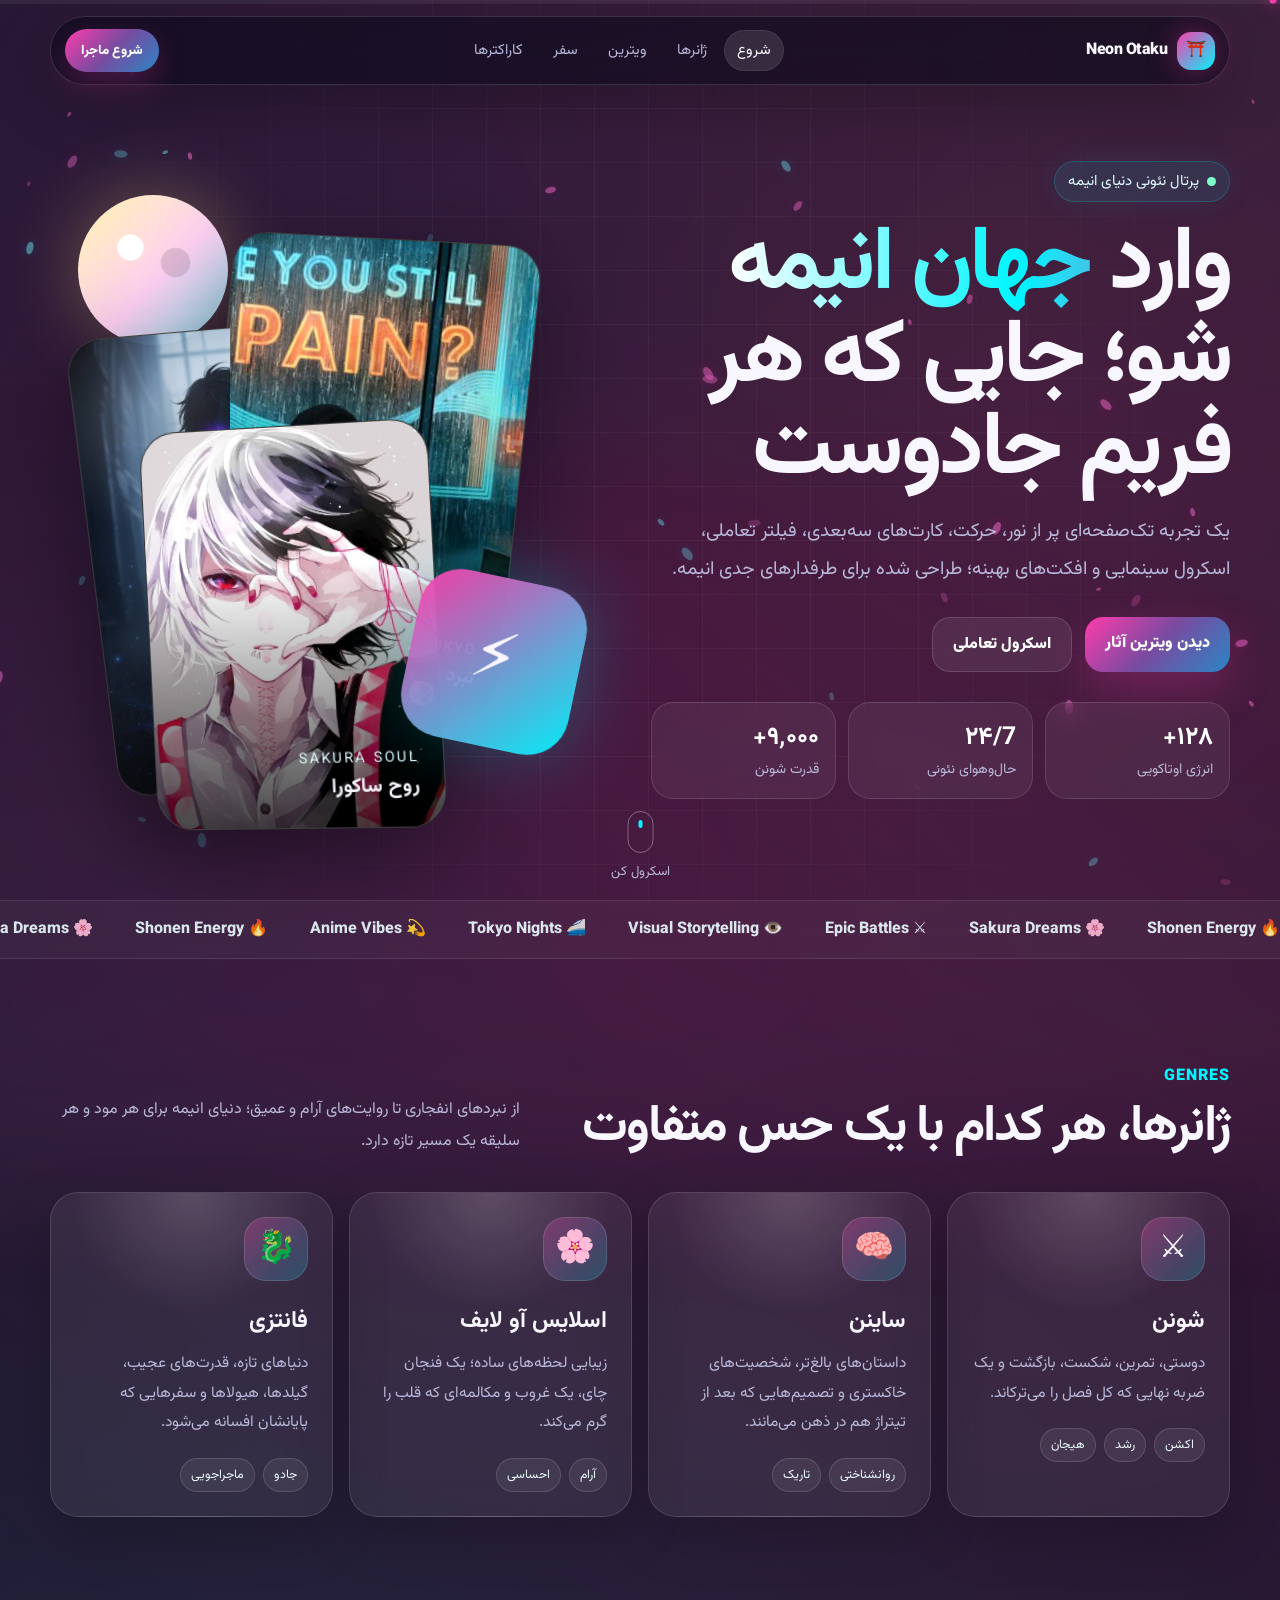
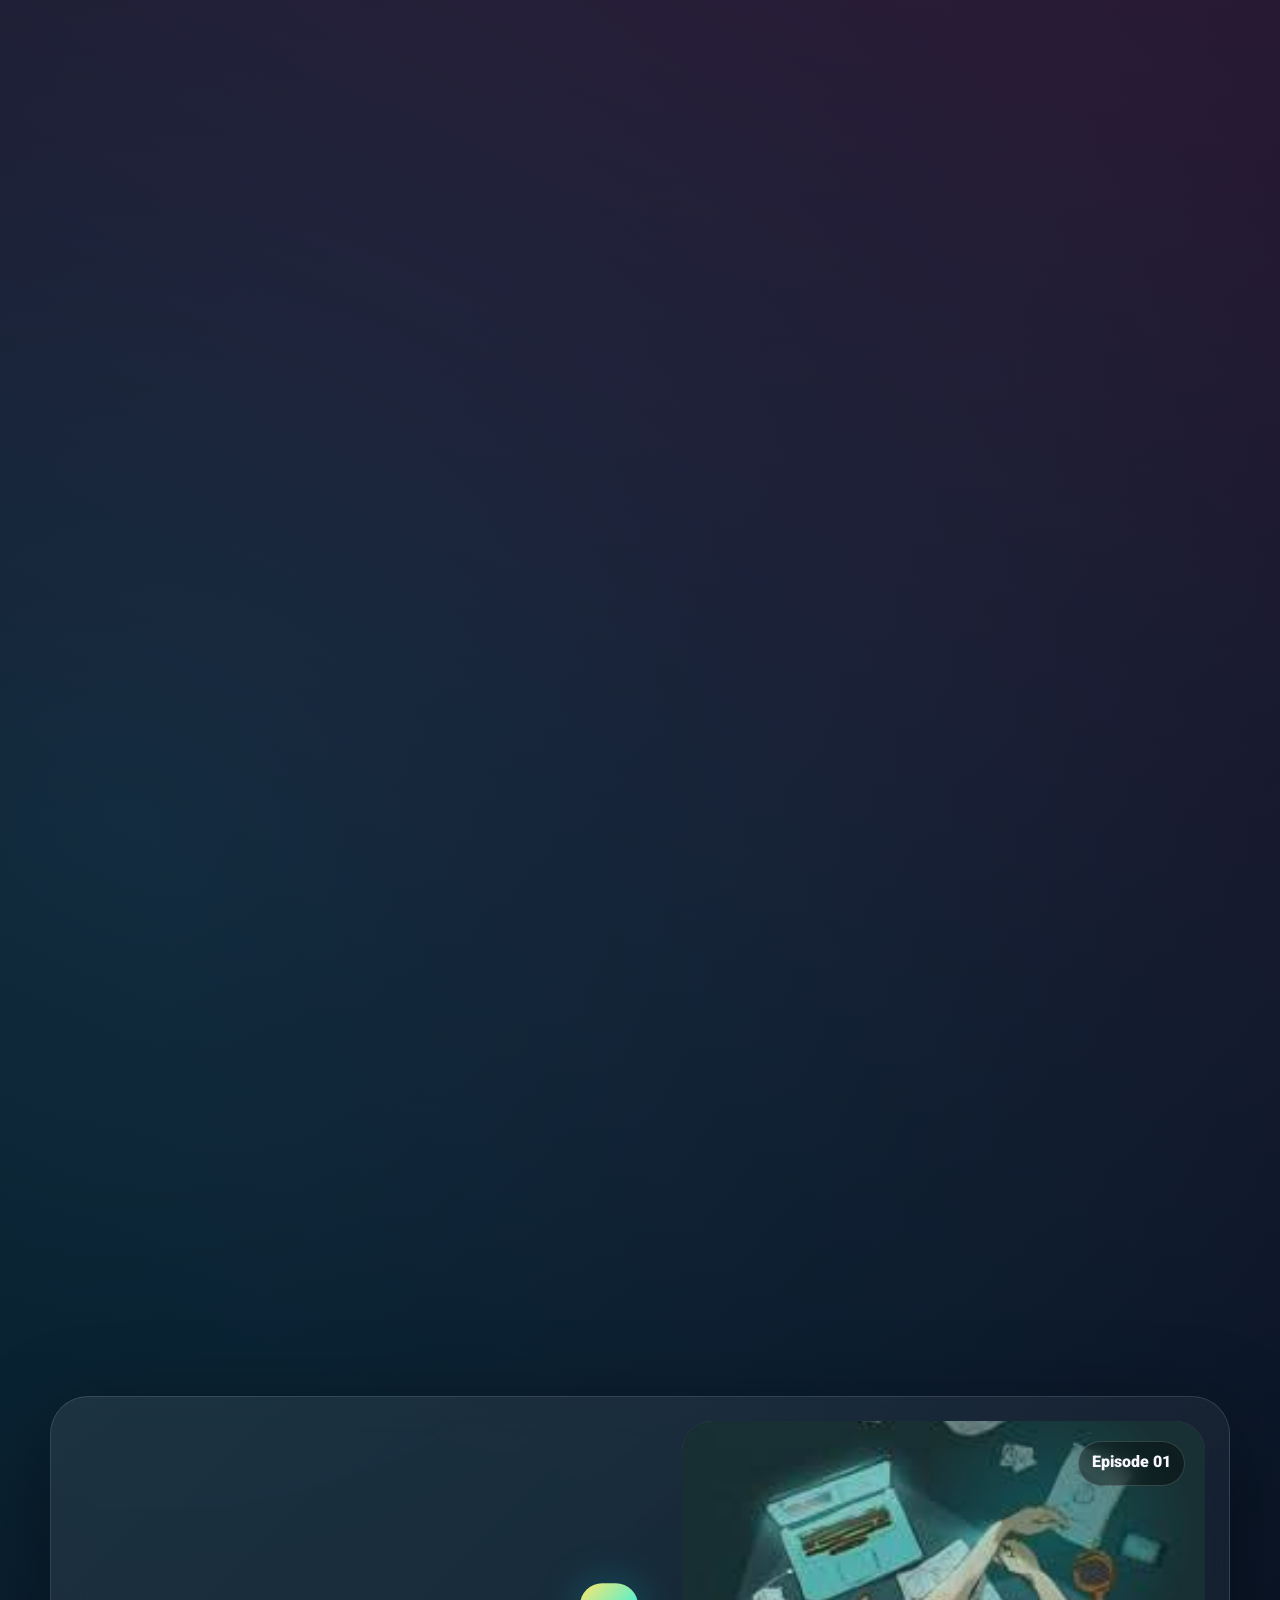
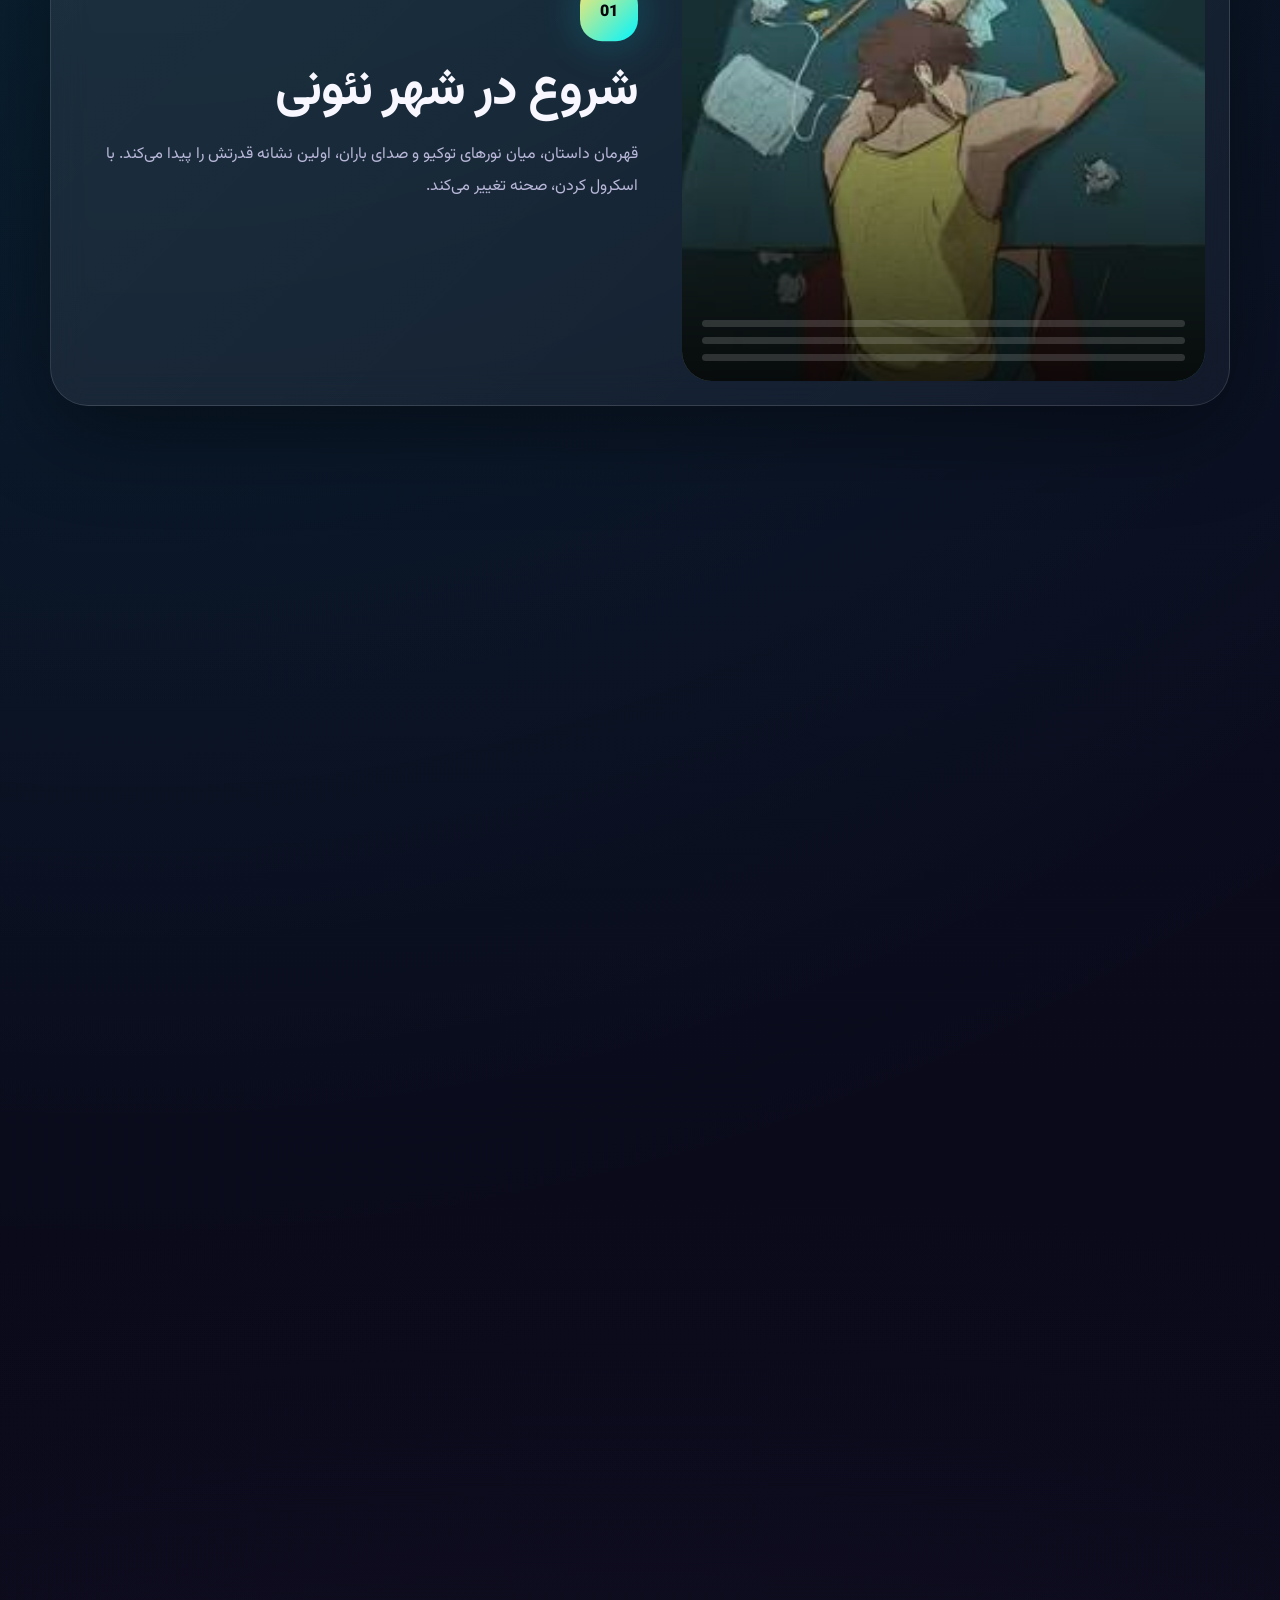
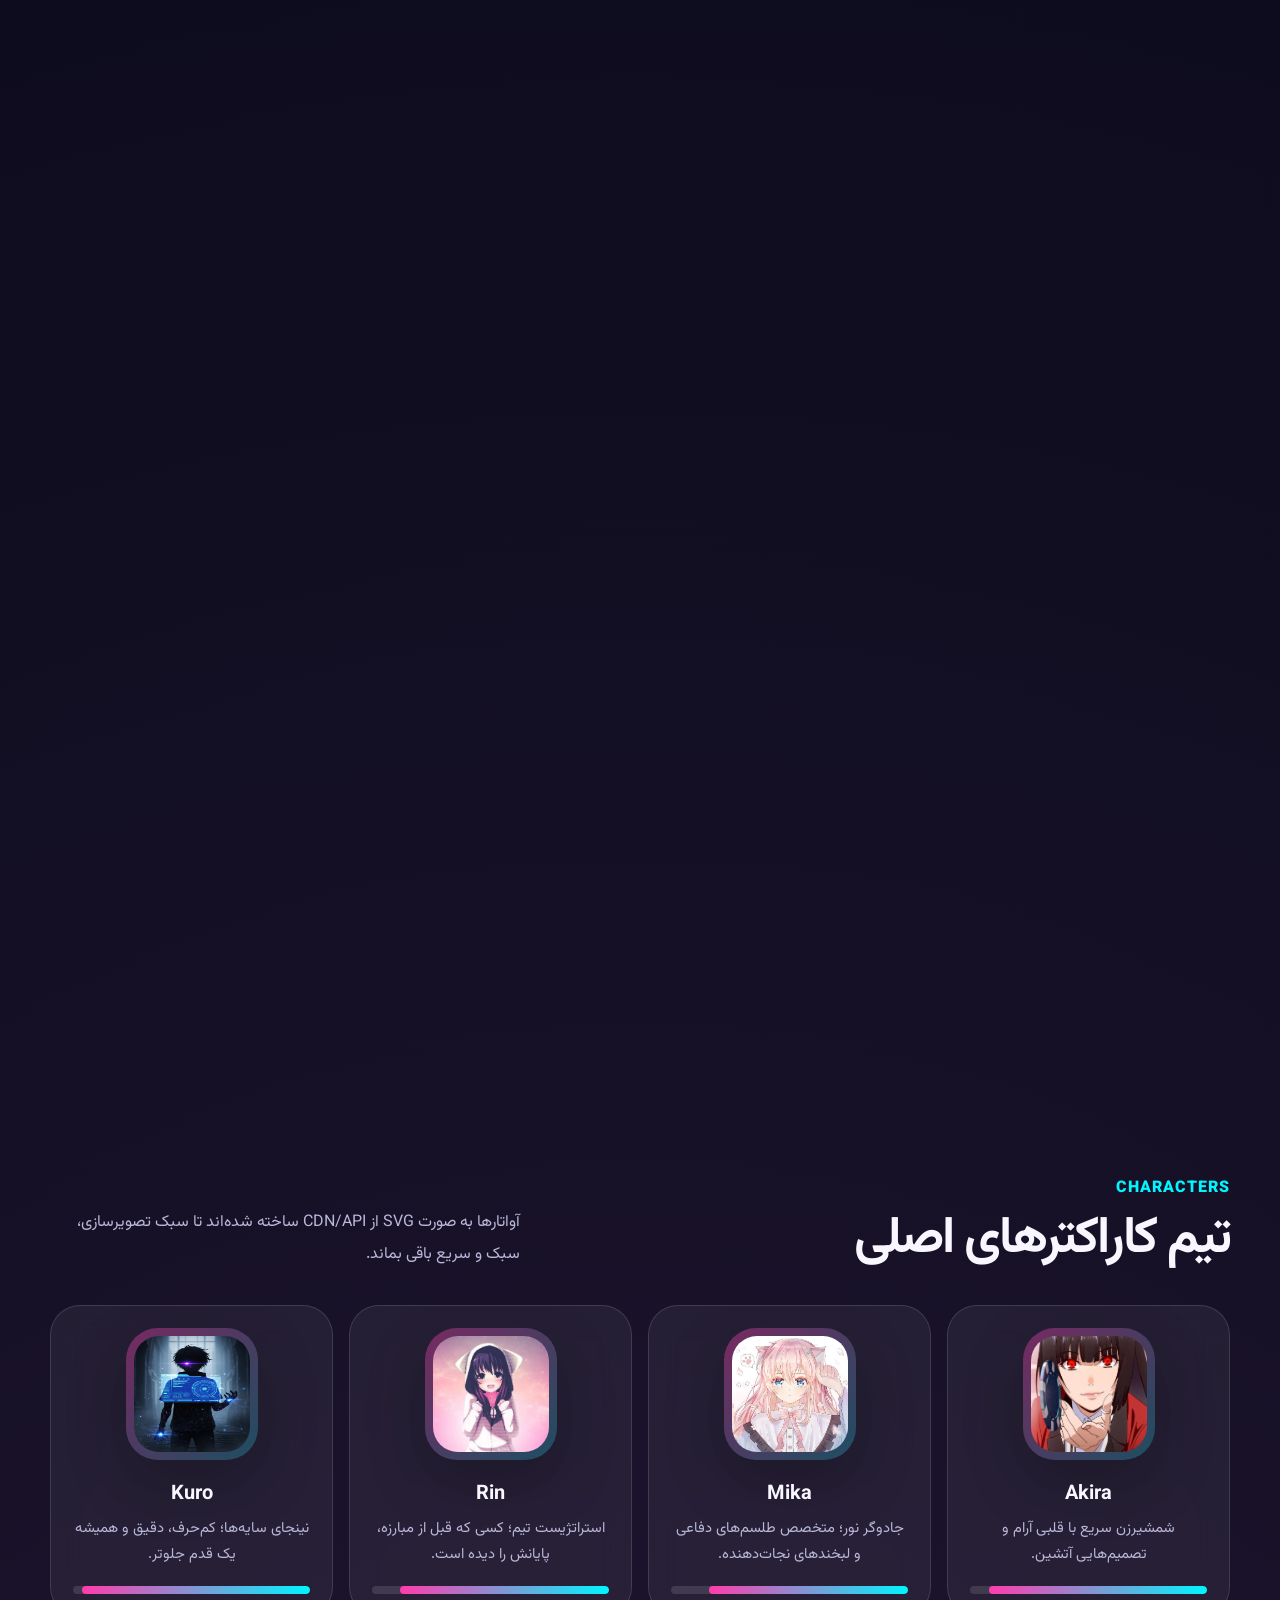
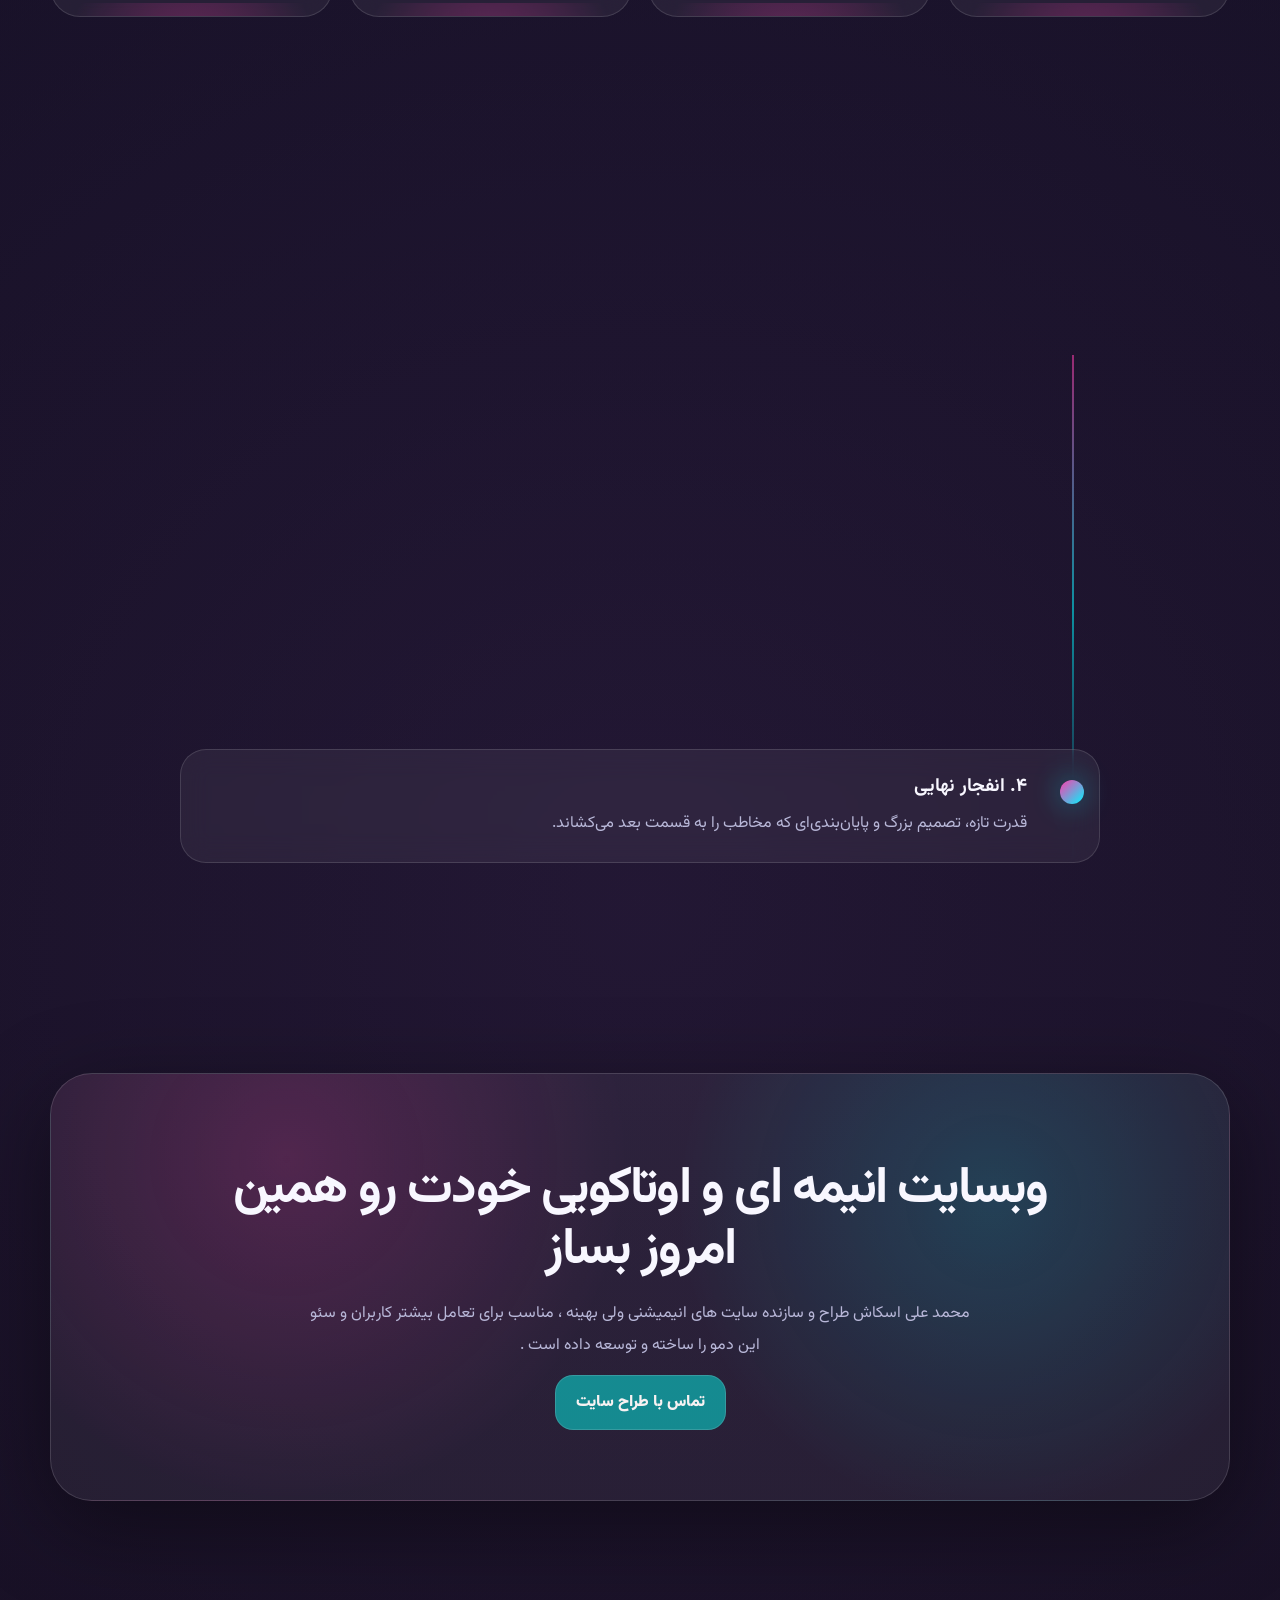
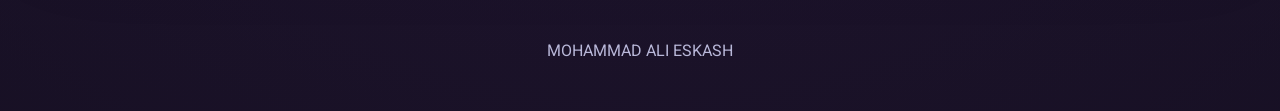
==== commit 9d19cd7a: "v2" ====
--- a/anime.html
+++ b/anime.html
@@ -1328,19 +1328,19 @@
 
           <div class="deck" id="deck">
             <article class="poster p1">
-              <img fetchpriority="high" src="https://images.unsplash.com/photo-1503899036084-c55cdd92da26?auto=format&fit=crop&w=720&q=78" alt="">
+              <img fetchpriority="high" src="assets\images\animee.webp" alt="">
               <small>Cyber Tokyo</small>
               <b>نبرد زیر نور نئون</b>
             </article>
 
             <article class="poster p2">
-              <img src="https://images.unsplash.com/photo-1542051841857-5f90071e7989?auto=format&fit=crop&w=720&q=78" alt="" loading="lazy" decoding="async">
+              <img src="assets\images\animee2.webp" alt="" loading="lazy" decoding="async">
               <small>Night Arc</small>
               <b>شهر بیدار</b>
             </article>
 
             <article class="poster p3">
-              <img src="https://images.unsplash.com/photo-1493976040374-85c8e12f0c0e?auto=format&fit=crop&w=720&q=78" alt="" loading="lazy" decoding="async">
+              <img src="assets\images\animee3.webp" alt="" loading="lazy" decoding="async">
               <small>Sakura Soul</small>
               <b>روح ساکورا</b>
             </article>
@@ -1439,7 +1439,7 @@
 
         <div class="showcase-grid">
           <article class="anime-card tilt reveal" data-cat="city">
-            <img src="https://images.unsplash.com/photo-1513407030348-c983a97b98d8?auto=format&fit=crop&w=900&q=78" alt="شهر نئونی ژاپن" loading="lazy" decoding="async">
+            <img src="assets\images\animee4.webp" alt="شهر نئونی ژاپن" loading="lazy" decoding="async">
             <span class="rate">★ 9.4</span>
             <button class="like" type="button" aria-label="پسندیدن">♡</button>
             <div class="card-content">
@@ -1450,7 +1450,7 @@
           </article>
 
           <article class="anime-card tilt reveal delay-1" data-cat="drama">
-            <img src="https://images.unsplash.com/photo-1522383225653-ed111181a951?auto=format&fit=crop&w=900&q=78" alt="شکوفه‌های ساکورا" loading="lazy" decoding="async">
+            <img src="assets\images\animee5.webp" alt="شکوفه‌های ساکورا" loading="lazy" decoding="async">
             <span class="rate">★ 8.9</span>
             <button class="like" type="button" aria-label="پسندیدن">♡</button>
             <div class="card-content">
@@ -1461,7 +1461,7 @@
           </article>
 
           <article class="anime-card tilt reveal delay-2" data-cat="fantasy">
-            <img src="https://images.unsplash.com/photo-1493976040374-85c8e12f0c0e?auto=format&fit=crop&w=900&q=78" alt="معبد ژاپنی" loading="lazy" decoding="async">
+            <img src="assets\images\animee6.webp" alt="معبد ژاپنی" loading="lazy" decoding="async">
             <span class="rate">★ 9.1</span>
             <button class="like" type="button" aria-label="پسندیدن">♡</button>
             <div class="card-content">
@@ -1472,7 +1472,7 @@
           </article>
 
           <article class="anime-card tilt reveal" data-cat="action">
-            <img src="https://images.unsplash.com/photo-1607604276583-eef5d076aa5f?auto=format&fit=crop&w=900&q=78" alt="فضای الهام گرفته از انیمه" loading="lazy" decoding="async">
+            <img src="assets\images\animee7.webp" alt="فضای الهام گرفته از انیمه" loading="lazy" decoding="async">
             <span class="rate">★ 8.7</span>
             <button class="like" type="button" aria-label="پسندیدن">♡</button>
             <div class="card-content">
@@ -1483,7 +1483,7 @@
           </article>
 
           <article class="anime-card tilt reveal delay-1" data-cat="city">
-            <img src="https://images.unsplash.com/photo-1542051841857-5f90071e7989?auto=format&fit=crop&w=900&q=78" alt="خیابان‌های توکیو" loading="lazy" decoding="async">
+            <img src="assets\images\animee8.webp" alt="خیابان‌های توکیو" loading="lazy" decoding="async">
             <span class="rate">★ 9.0</span>
             <button class="like" type="button" aria-label="پسندیدن">♡</button>
             <div class="card-content">
@@ -1494,7 +1494,7 @@
           </article>
 
           <article class="anime-card tilt reveal delay-2" data-cat="fantasy">
-            <img src="https://images.unsplash.com/photo-1526481280693-3bfa7568e0f3?auto=format&fit=crop&w=900&q=78" alt="طبیعت ژاپن" loading="lazy" decoding="async">
+            <img src="assets\images\animee9.webp" alt="طبیعت ژاپن" loading="lazy" decoding="async">
             <span class="rate">★ 8.8</span>
             <button class="like" type="button" aria-label="پسندیدن">♡</button>
             <div class="card-content">
@@ -1511,9 +1511,9 @@
       <div class="container scene-sticky">
         <div class="scene-panel reveal">
           <div class="scene-visual tilt">
-            <img class="scene-img active" src="https://images.unsplash.com/photo-1503899036084-c55cdd92da26?auto=format&fit=crop&w=950&q=78" alt="" loading="lazy" decoding="async">
-            <img class="scene-img" src="https://images.unsplash.com/photo-1522383225653-ed111181a951?auto=format&fit=crop&w=950&q=78" alt="" loading="lazy" decoding="async">
-            <img class="scene-img" src="https://images.unsplash.com/photo-1493976040374-85c8e12f0c0e?auto=format&fit=crop&w=950&q=78" alt="" loading="lazy" decoding="async">
+            <img class="scene-img active" src="assets\images\animee10.webp" alt="" loading="lazy" decoding="async">
+            <img class="scene-img" src="assets\images\animee3.webp" alt="" loading="lazy" decoding="async">
+            <img class="scene-img" src="assets\images\animee2.webp" alt="" loading="lazy" decoding="async">
             <div class="scene-overlay"></div>
             <div class="chapter-badge" id="chapterBadge">Episode 01</div>
 
@@ -1568,7 +1568,7 @@
         <div class="characters">
           <article class="char-card reveal tilt">
             <div class="avatar">
-              <img src="https://api.dicebear.com/9.x/adventurer/svg?seed=Akira&backgroundColor=b6e3f4,c0aede,ffdfbf&radius=30" alt="Akira" loading="lazy" decoding="async">
+              <img src="assets\images\animee5.webp" alt="Akira" loading="lazy" decoding="async">
             </div>
             <h3>Akira</h3>
             <p>شمشیرزن سریع با قلبی آرام و تصمیم‌هایی آتشین.</p>
@@ -1577,7 +1577,7 @@
 
           <article class="char-card reveal delay-1 tilt">
             <div class="avatar">
-              <img src="https://api.dicebear.com/9.x/adventurer/svg?seed=Mika&backgroundColor=ffd5dc,d1d4f9,c0aede&radius=30" alt="Mika" loading="lazy" decoding="async">
+              <img src="assets\images\animee7.webp" alt="Mika" loading="lazy" decoding="async">
             </div>
             <h3>Mika</h3>
             <p>جادوگر نور؛ متخصص طلسم‌های دفاعی و لبخندهای نجات‌دهنده.</p>
@@ -1586,7 +1586,7 @@
 
           <article class="char-card reveal delay-2 tilt">
             <div class="avatar">
-              <img src="https://api.dicebear.com/9.x/adventurer/svg?seed=Rin&backgroundColor=ffdfbf,b6e3f4,ffd5dc&radius=30" alt="Rin" loading="lazy" decoding="async">
+              <img src="assets\images\animee4.webp" alt="Rin" loading="lazy" decoding="async">
             </div>
             <h3>Rin</h3>
             <p>استراتژیست تیم؛ کسی که قبل از مبارزه، پایانش را دیده است.</p>
@@ -1595,7 +1595,7 @@
 
           <article class="char-card reveal delay-3 tilt">
             <div class="avatar">
-              <img src="https://api.dicebear.com/9.x/adventurer/svg?seed=Kuro&backgroundColor=c0aede,b6e3f4,ffdfbf&radius=30" alt="Kuro" loading="lazy" decoding="async">
+              <img src="assets\images\animee2.webp" alt="Kuro" loading="lazy" decoding="async">
             </div>
             <h3>Kuro</h3>
             <p>نینجای سایه‌ها؛ کم‌حرف، دقیق و همیشه یک قدم جلوتر.</p>
